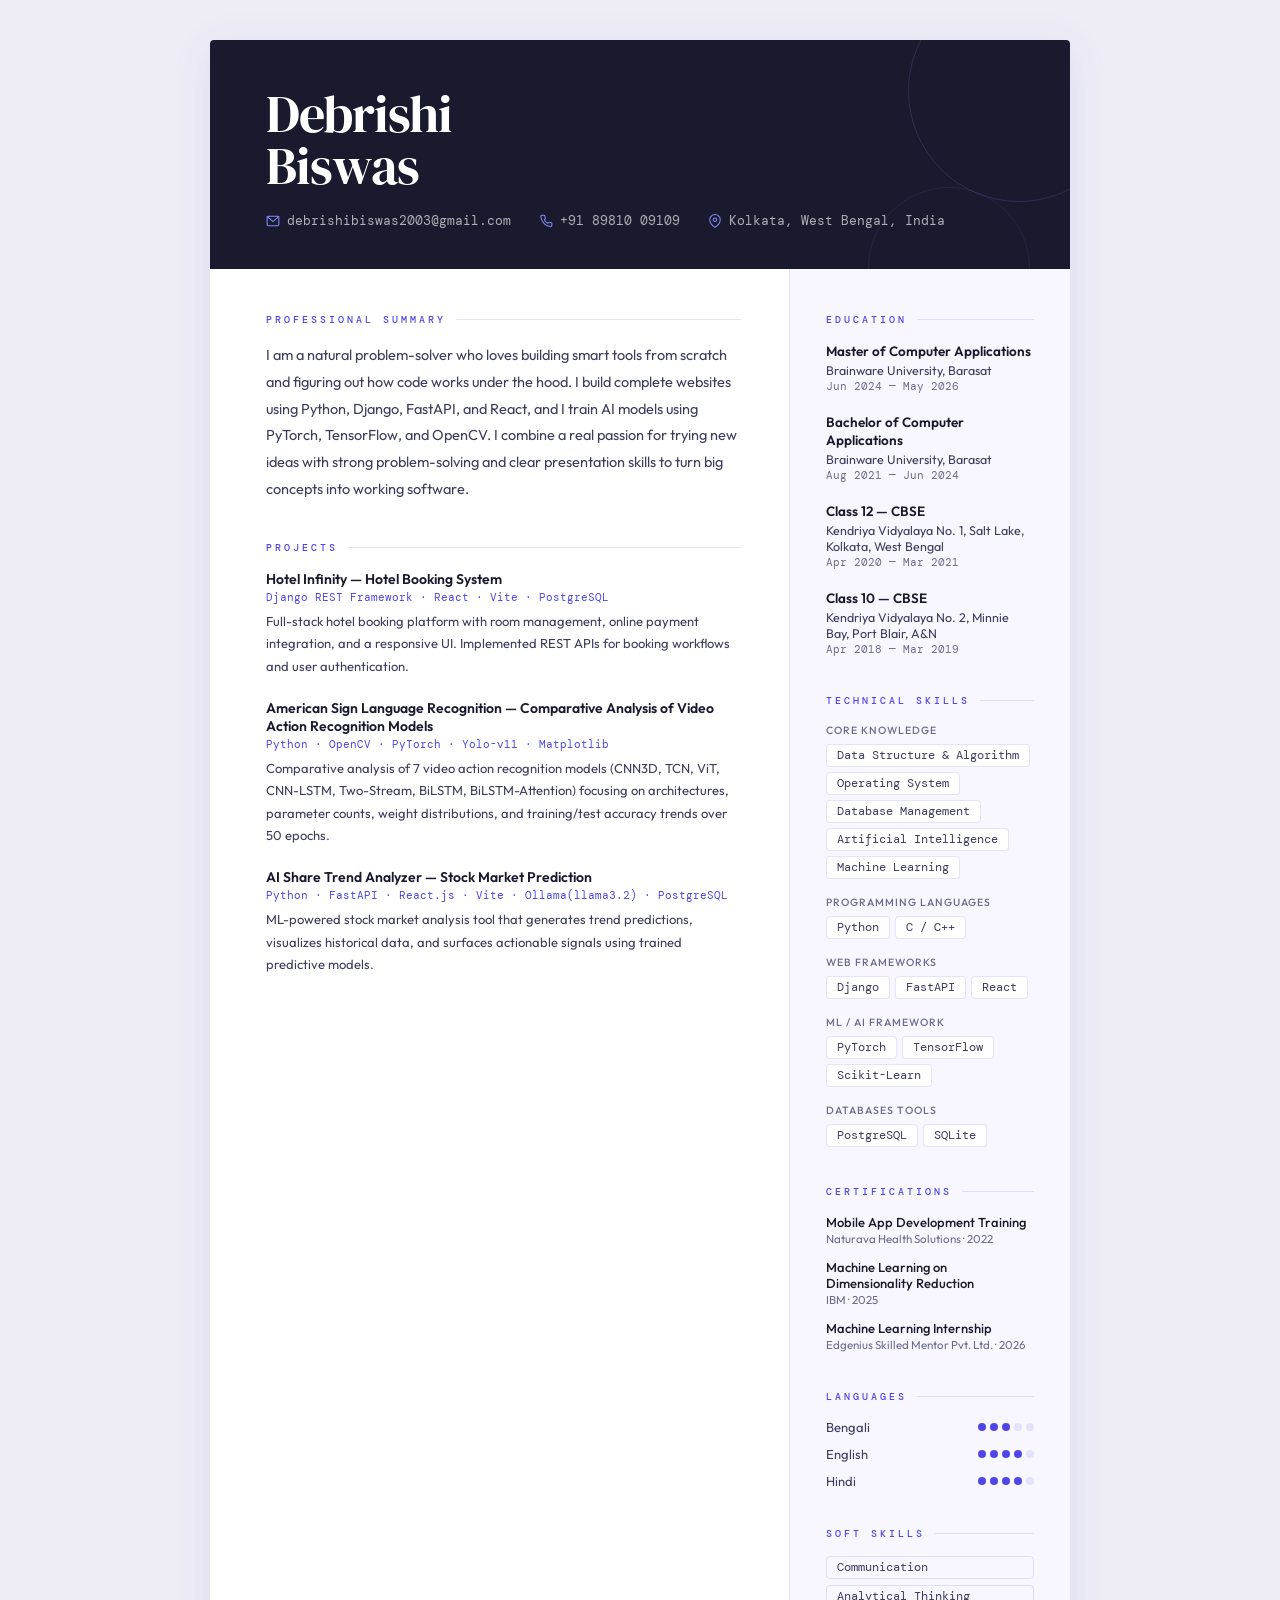
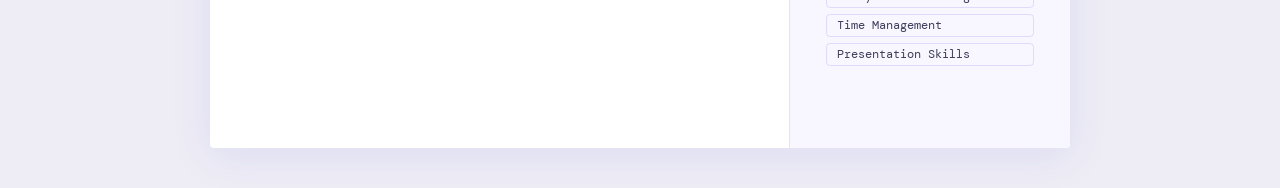
==== about.html @ ff179c25 "Update about.html" ====
<!DOCTYPE html>
<html lang="en">
<head>
<meta charset="UTF-8"/>
<meta name="viewport" content="width=device-width,initial-scale=1.0"/>
<title>Debrishi Biswas — CV</title>
<link rel="icon" type="image/jpeg" href="images/favicon.jpg"/>
<link rel="preconnect" href="https://fonts.googleapis.com"/>
<link rel="preconnect" href="https://fonts.gstatic.com" crossorigin/>
<link href="https://fonts.googleapis.com/css2?family=DM+Serif+Display:ital@0;1&family=DM+Mono:wght@400;500&family=Outfit:wght@300;400;500;600&display=swap" rel="stylesheet"/>
<style>
  :root{
    --ink:#1a1a2e;
    --ink2:#3d3d5c;
    --ink3:#6b6b8a;
    --accent:#4f46e5;
    --accent2:#818cf8;
    --surface:#f8f7ff;
    --line:rgba(79,70,229,0.15);
    --white:#fff;
  }
  *{margin:0;padding:0;box-sizing:border-box}
  body{
    background:#eeedf5;
    padding:40px 20px;
    font-family:'Outfit',sans-serif;
    color:var(--ink);
  }
  .cv{
    max-width:860px;
    margin:0 auto;
    background:var(--white);
    box-shadow:0 8px 40px rgba(79,70,229,0.10);
    border-radius:4px;
    overflow:hidden;
  }

  /* HEADER */
  .cv-header{
    background:var(--ink);
    padding:48px 56px 40px;
    position:relative;
    overflow:hidden;
  }
  .cv-header::before{
    content:'';
    position:absolute;
    top:-60px;right:-60px;
    width:220px;height:220px;
    border-radius:50%;
    border:1px solid rgba(129,140,248,0.18);
  }
  .cv-header::after{
    content:'';
    position:absolute;
    bottom:-80px;right:40px;
    width:160px;height:160px;
    border-radius:50%;
    border:1px solid rgba(129,140,248,0.10);
  }
  .header-name{
    font-family:'DM Serif Display',serif;
    font-size:52px;
    font-weight:400;
    color:#fff;
    letter-spacing:-1px;
    line-height:1;
  }
  .header-role{
    font-size:13px;
    font-weight:500;
    color:var(--accent2);
    letter-spacing:3px;
    text-transform:uppercase;
    margin-top:10px;
  }
  .header-contact{
    display:flex;
    gap:28px;
    margin-top:20px;
    flex-wrap:wrap;
  }
  .contact-item{
    display:flex;
    align-items:center;
    gap:7px;
    font-size:13px;
    color:rgba(255,255,255,0.65);
    font-family:'DM Mono',monospace;
    text-decoration:none;
  }
  .contact-item svg{
    width:14px;height:14px;
    stroke:var(--accent2);
    fill:none;
    stroke-width:1.8;
    stroke-linecap:round;
    stroke-linejoin:round;
    flex-shrink:0;
  }

  /* BODY */
  .cv-body{
    display:grid;
    grid-template-columns:1fr 280px;
  }
  .main-col{
    padding:44px 48px 44px 56px;
    border-right:1px solid var(--line);
  }
  .side-col{
    padding:44px 36px;
    background:var(--surface);
  }

  /* SECTIONS */
  .section{margin-bottom:38px}
  .section-label{
    font-family:'DM Mono',monospace;
    font-size:10px;
    font-weight:500;
    letter-spacing:3px;
    text-transform:uppercase;
    color:var(--accent);
    margin-bottom:16px;
    display:flex;
    align-items:center;
    gap:10px;
  }
  .section-label::after{
    content:'';
    flex:1;
    height:1px;
    background:var(--line);
  }

  /* SUMMARY */
  .summary-text{
    font-size:14.5px;
    line-height:1.85;
    color:var(--ink2);
  }

  /* EXPERIENCE */
  .job-item{
    margin-bottom:26px;
    padding-bottom:26px;
    border-bottom:1px solid var(--line);
  }
  .job-item:last-child{border-bottom:none;margin-bottom:0;padding-bottom:0}
  .job-header{
    display:flex;
    justify-content:space-between;
    align-items:flex-start;
    gap:12px;
    margin-bottom:3px;
  }
  .job-title{font-size:15px;font-weight:600;color:var(--ink)}
  .job-date{
    font-family:'DM Mono',monospace;
    font-size:11px;
    color:var(--ink3);
    white-space:nowrap;
    padding-top:2px;
  }
  .job-org{
    font-size:13px;
    color:var(--accent);
    font-weight:500;
    margin-bottom:10px;
  }
  .job-bullets{list-style:none}
  .job-bullets li{
    font-size:13.5px;
    color:var(--ink2);
    line-height:1.7;
    padding-left:16px;
    position:relative;
    margin-bottom:4px;
  }
  .job-bullets li::before{
    content:'—';
    position:absolute;left:0;
    color:var(--accent2);
    font-size:12px;
  }

  /* PROJECTS */
  .proj-item{margin-bottom:22px}
  .proj-item:last-child{margin-bottom:0}
  .proj-name{font-size:14px;font-weight:600;color:var(--ink);margin-bottom:3px}
  .proj-stack{
    font-family:'DM Mono',monospace;
    font-size:10.5px;
    color:var(--accent);
    margin-bottom:6px;
  }
  .proj-desc{font-size:13px;color:var(--ink2);line-height:1.72}

  /* EDUCATION */
  .edu-item{margin-bottom:20px}
  .edu-item:last-child{margin-bottom:0}
  .edu-degree{font-size:13.5px;font-weight:600;color:var(--ink)}
  .edu-school{font-size:12.5px;color:var(--ink2);margin-top:2px}
  .edu-date{
    font-family:'DM Mono',monospace;
    font-size:10.5px;
    color:var(--ink3);
    margin-top:2px;
  }

  /* SKILLS */
  .skill-group{margin-bottom:16px}
  .skill-group:last-child{margin-bottom:0}
  .skill-group-name{
    font-size:10.5px;
    font-weight:500;
    color:var(--ink3);
    text-transform:uppercase;
    letter-spacing:1px;
    margin-bottom:7px;
  }
  .skill-tags{display:flex;flex-wrap:wrap;gap:5px}
  .tag{
    font-size:11.5px;
    background:var(--white);
    border:1px solid var(--line);
    color:var(--ink2);
    padding:3px 10px;
    border-radius:4px;
    font-family:'DM Mono',monospace;
  }
  .tag.soft{background:transparent}

  /* CERTIFICATIONS */
  .cert-item{margin-bottom:13px}
  .cert-item:last-child{margin-bottom:0}
  .cert-name{font-size:13px;font-weight:500;color:var(--ink)}
  .cert-org{font-size:11.5px;color:var(--ink3);margin-top:1px}

  /* LANGUAGES */
  .lang-item{
    display:flex;
    justify-content:space-between;
    align-items:center;
    margin-bottom:11px;
  }
  .lang-name{font-size:13px;color:var(--ink2)}
  .lang-dots{display:flex;gap:4px}
  .dot{width:8px;height:8px;border-radius:50%;background:rgba(79,70,229,0.12)}
  .dot.filled{background:var(--accent)}

  /* PRINT */
  @media print{
    body{background:white;padding:0}
    .cv{box-shadow:none;border-radius:0}
  }
  @media(max-width:680px){
    .cv-body{grid-template-columns:1fr}
    .main-col{padding:32px 28px;border-right:none;border-bottom:1px solid var(--line)}
    .side-col{padding:32px 28px}
    .cv-header{padding:36px 28px 32px}
    .header-name{font-size:38px}
  }
</style>
</head>
<body>

<div class="cv">

  <!-- HEADER -->
  <div class="cv-header">
    <div class="header-name">Debrishi<br>Biswas</div>
    <div class="header-role"></div>
    <div class="header-contact">
      <a class="contact-item" href="mailto:debrishibiswas2003@gmail.com">
        <svg viewBox="0 0 24 24"><rect x="2" y="4" width="20" height="16" rx="2"/><polyline points="2,4 12,13 22,4"/></svg>
        debrishibiswas2003@gmail.com
      </a>
      <span class="contact-item">
        <svg viewBox="0 0 24 24"><path d="M22 16.92v3a2 2 0 0 1-2.18 2A19.79 19.79 0 0 1 3.08 4.18 2 2 0 0 1 5.07 2h3a2 2 0 0 1 2 1.72c.127.96.361 1.903.7 2.81a2 2 0 0 1-.45 2.11L9.09 9.91a16 16 0 0 0 6 6l1.27-1.27a2 2 0 0 1 2.11-.45c.907.339 1.85.573 2.81.7A2 2 0 0 1 22 16.92z"/></svg>
        +91 89810 09109
      </span>
      <span class="contact-item">
        <svg viewBox="0 0 24 24"><path d="M21 10c0 7-9 13-9 13S3 17 3 10a9 9 0 1 1 18 0z"/><circle cx="12" cy="10" r="3"/></svg>
        Kolkata, West Bengal, India
      </span>
    </div>
  </div>

  <!-- BODY -->
  <div class="cv-body">

    <!-- MAIN COLUMN -->
    <div class="main-col">

      <div class="section">
        <div class="section-label">Professional Summary</div>
        <p class="summary-text">I am a natural problem-solver who loves building smart tools from scratch and figuring out how code works under the hood. I build complete websites using Python, Django, FastAPI, and React, and I train AI models using PyTorch, TensorFlow, and OpenCV. I combine a real passion for trying new ideas with strong problem-solving and clear presentation skills to turn big concepts into working software.
        </p>
      </div>

      <!-- <div class="section">
        <div class="section-label">Experience</div>
          
          <div class="job-header">
            <div class="job-title"></div>
            <div class="job-date"></div>
          </div>
          <div class="job-org"></div>

      </div> -->

      <div class="section">
        <div class="section-label">Projects</div>

        <div class="proj-item">
          <div class="proj-name">Hotel Infinity — Hotel Booking System</div>
          <div class="proj-stack">Django REST Framework · React · Vite · PostgreSQL</div>
          <div class="proj-desc">Full-stack hotel booking platform with room management, online payment integration, and a responsive UI. Implemented REST APIs for booking workflows and user authentication.</div>
        </div>

        <div class="proj-item">
          <div class="proj-name">American Sign Language Recognition — Comparative Analysis of Video Action Recognition Models</div>
          <div class="proj-stack">Python · OpenCV · PyTorch · Yolo-v11 · Matplotlib</div>
          <div class="proj-desc">Comparative analysis of 7 video action recognition models (CNN3D, TCN, ViT, CNN-LSTM, Two-Stream, BiLSTM, BiLSTM-Attention) focusing on architectures, parameter counts, weight distributions, and training/test accuracy trends over 50 epochs.</div>
        </div>

        <div class="proj-item">
          <div class="proj-name">AI Share Trend Analyzer — Stock Market Prediction</div>
          <div class="proj-stack">Python · FastAPI · React.js · Vite · Ollama(llama3.2) · PostgreSQL</div>
          <div class="proj-desc">ML-powered stock market analysis tool that generates trend predictions, visualizes historical data, and surfaces actionable signals using trained predictive models.</div>
        </div>

      </div>

    </div>

    <!-- SIDE COLUMN -->
    <div class="side-col">

      <div class="section">
        <div class="section-label">Education</div>
        <div class="edu-item">
          <div class="edu-degree">Master of Computer Applications</div>
          <div class="edu-school">Brainware University, Barasat</div>
          <div class="edu-date">Jun 2024 — May 2026</div>
        </div>
        <div class="edu-item">
          <div class="edu-degree">Bachelor of Computer Applications</div>
          <div class="edu-school">Brainware University, Barasat</div>
          <div class="edu-date">Aug 2021 — Jun 2024</div>
        </div>
        <div class="edu-item">
          <div class="edu-degree">Class 12 — CBSE</div>
          <div class="edu-school">Kendriya Vidyalaya No. 1, Salt Lake, Kolkata, West Bengal</div>
          <div class="edu-date">Apr 2020 — Mar 2021</div>
        </div>
        <div class="edu-item">
          <div class="edu-degree">Class 10 — CBSE</div>
          <div class="edu-school">Kendriya Vidyalaya No. 2, Minnie Bay, Port Blair, A&N</div>
          <div class="edu-date">Apr 2018 — Mar 2019</div>
        </div>
      </div>

      <div class="section">
        <div class="section-label">Technical Skills</div>
        <div class="skill-group">
          <div class="skill-group-name">Core Knowledge</div>
          <div class="skill-tags">
            <span class="tag">Data Structure & Algorithm</span>
            <span class="tag">Operating System</span>
            <span class="tag">Database Management</span>
            <span class="tag">Artificial Intelligence</span>
            <span class="tag">Machine Learning</span>
          </div>
        </div>
        <div class="skill-group">
          <div class="skill-group-name">Programming Languages</div>
          <div class="skill-tags">
            <span class="tag">Python</span>
            <span class="tag">C / C++</span>
          </div>
        </div>
        <div class="skill-group">
          <div class="skill-group-name">Web Frameworks</div>
          <div class="skill-tags">
            <span class="tag">Django</span>
            <span class="tag">FastAPI</span>
            <span class="tag">React</span>
          </div>
        </div>
        <div class="skill-group">
          <div class="skill-group-name">ML / AI Framework</div>
          <div class="skill-tags">
            <span class="tag">PyTorch</span>
            <span class="tag">TensorFlow</span>
            <span class="tag">Scikit-Learn</span>
          </div>
        </div>
        <div class="skill-group">
          <div class="skill-group-name">Databases Tools</div>
          <div class="skill-tags">
            <span class="tag">PostgreSQL</span>
            <span class="tag">SQLite</span>
          </div>
        </div>
      </div>

      <div class="section">
        <div class="section-label">Certifications</div>
        <div class="cert-item">
          <div class="cert-name">Mobile App Development Training</div>
          <div class="cert-org">Naturava Health Solutions · 2022</div>
        </div>
        <div class="cert-item">
          <div class="cert-name">Machine Learning on Dimensionality Reduction</div>
          <div class="cert-org">IBM · 2025</div>
        </div>
        <div class="cert-item">
          <div class="cert-name">Machine Learning Internship</div>
          <div class="cert-org">Edgenius Skilled Mentor Pvt. Ltd. · 2026</div>
        </div>
      </div>

      <div class="section">
        <div class="section-label">Languages</div>
        <div class="lang-item">
          <span class="lang-name">Bengali</span>
          <div class="lang-dots">
            <span class="dot filled"></span><span class="dot filled"></span><span class="dot filled"></span><span class="dot"></span><span class="dot"></span>
          </div>
        </div>
        <div class="lang-item">
          <span class="lang-name">English</span>
          <div class="lang-dots">
            <span class="dot filled"></span><span class="dot filled"></span><span class="dot filled"></span><span class="dot filled"></span><span class="dot"></span>
          </div>
        </div>
        <div class="lang-item">
          <span class="lang-name">Hindi</span>
          <div class="lang-dots">
            <span class="dot filled"></span><span class="dot filled"></span><span class="dot filled"></span><span class="dot filled"></span><span class="dot"></span>
          </div>
        </div>
      </div>

      <div class="section">
        <div class="section-label">Soft Skills</div>
        <div class="skill-tags" style="flex-direction:column;gap:6px">
          <span class="tag soft">Communication</span>
          <span class="tag soft">Analytical Thinking</span>
          <span class="tag soft">Time Management</span>
          <span class="tag soft">Presentation Skills</span>
        </div>
      </div>

    </div>
  </div>
</div>

</body>
</html>
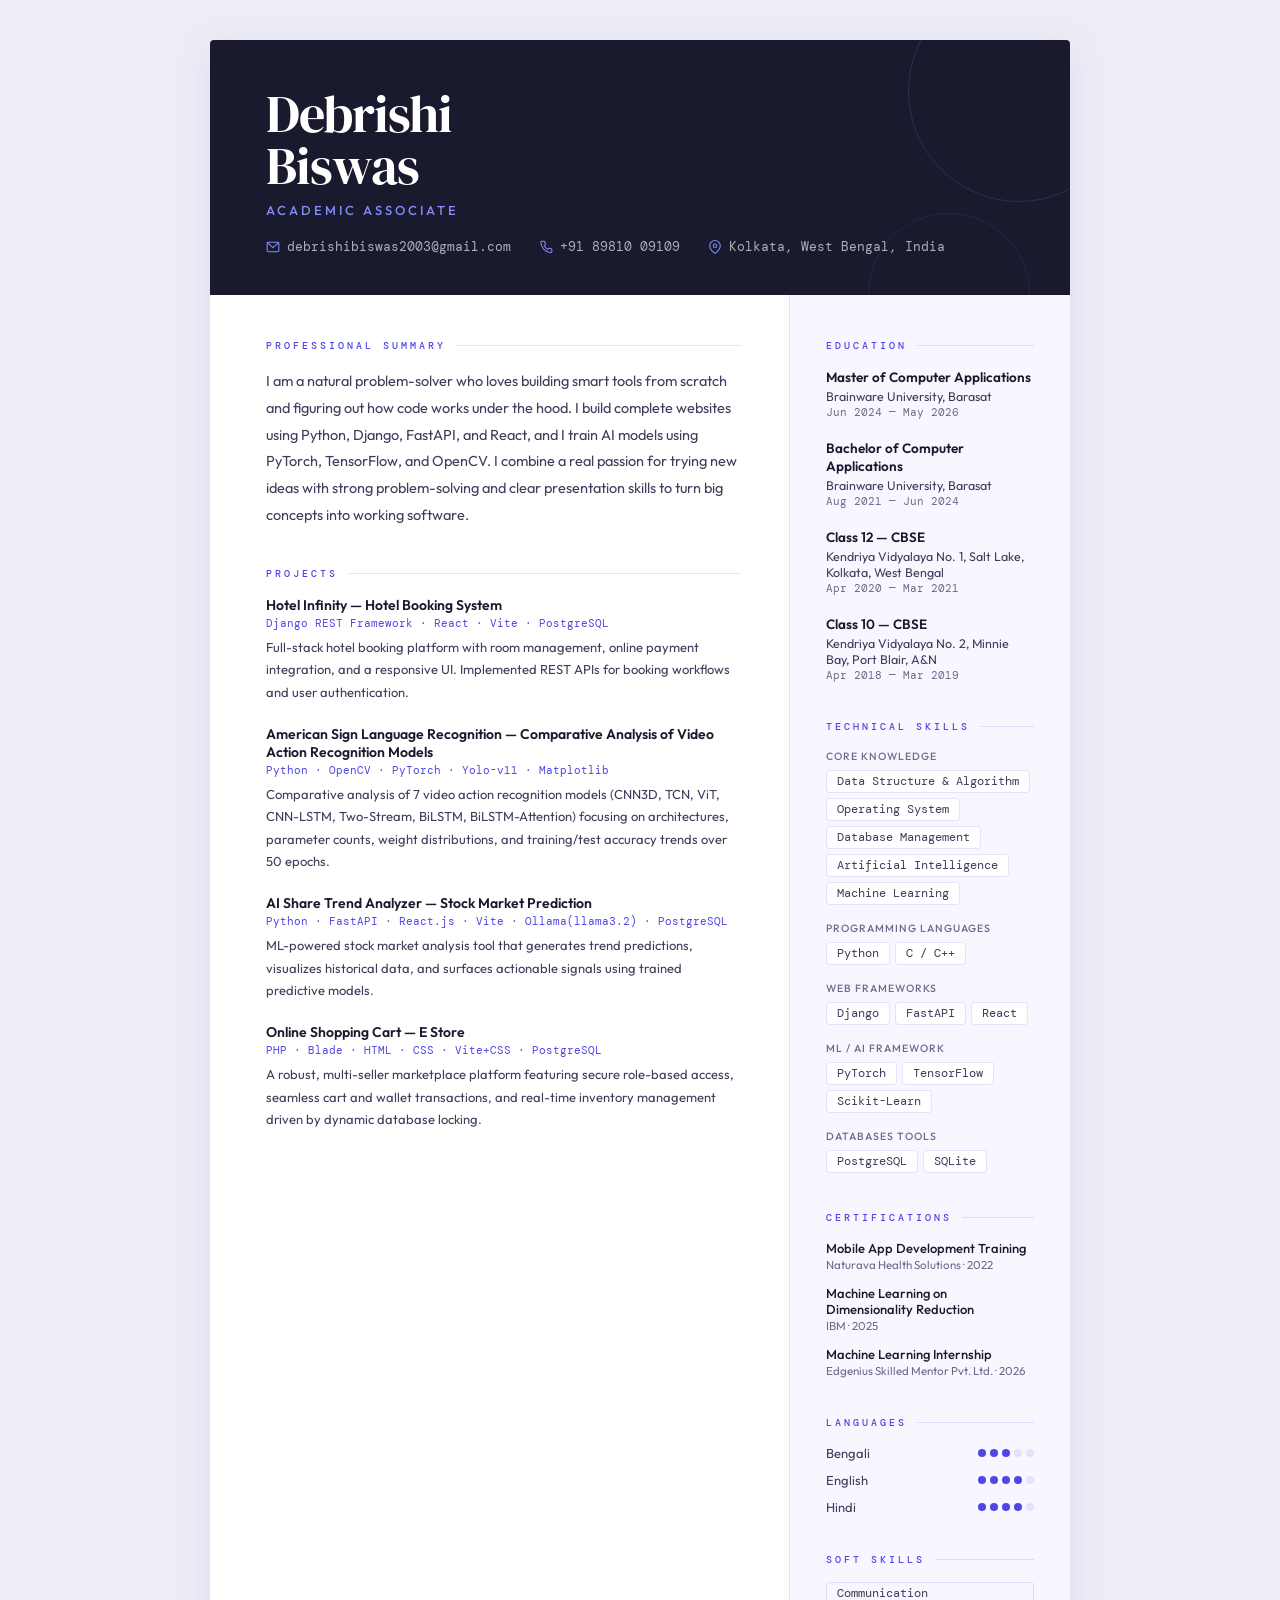
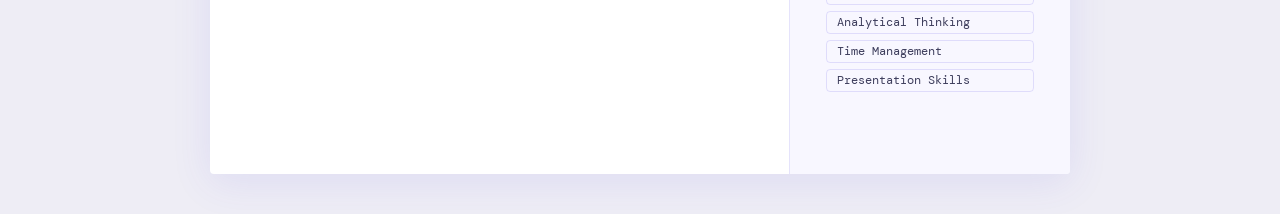
==== commit 174fd77a: "Update about.html" ====
--- a/about.html
+++ b/about.html
@@ -271,7 +271,7 @@
   <!-- HEADER -->
   <div class="cv-header">
     <div class="header-name">Debrishi<br>Biswas</div>
-    <div class="header-role"></div>
+    <div class="header-role">Academic Associate</div>
     <div class="header-contact">
       <a class="contact-item" href="mailto:debrishibiswas2003@gmail.com">
         <svg viewBox="0 0 24 24"><rect x="2" y="4" width="20" height="16" rx="2"/><polyline points="2,4 12,13 22,4"/></svg>
@@ -332,6 +332,12 @@
           <div class="proj-desc">ML-powered stock market analysis tool that generates trend predictions, visualizes historical data, and surfaces actionable signals using trained predictive models.</div>
         </div>
 
+        <div class="proj-item">
+          <div class="proj-name">Online Shopping Cart — E Store</div>
+          <div class="proj-stack">PHP · Blade · HTML · CSS · Vite+CSS · PostgreSQL</div>
+          <div class="proj-desc">A robust, multi-seller marketplace platform featuring secure role-based access, seamless cart and wallet transactions, and real-time inventory management driven by dynamic database locking.</div>
+        </div>
+
       </div>
 
     </div>
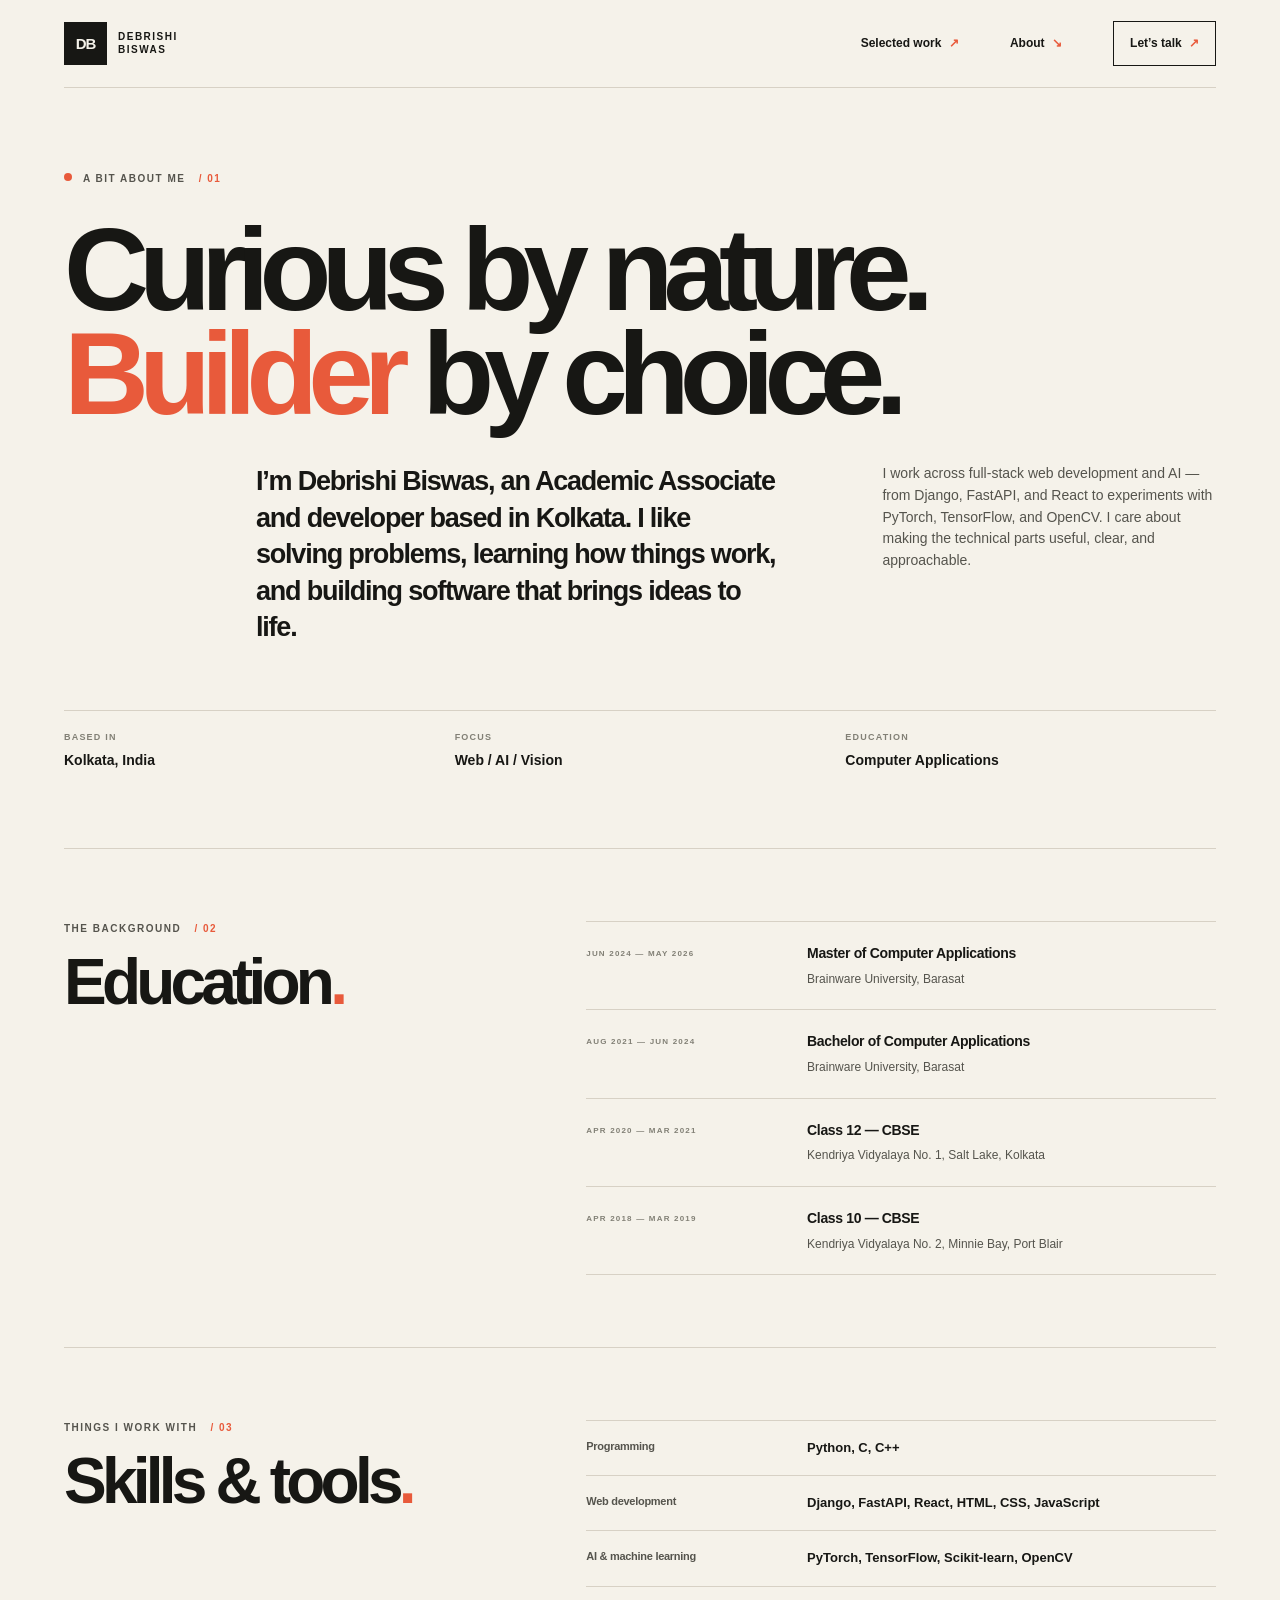
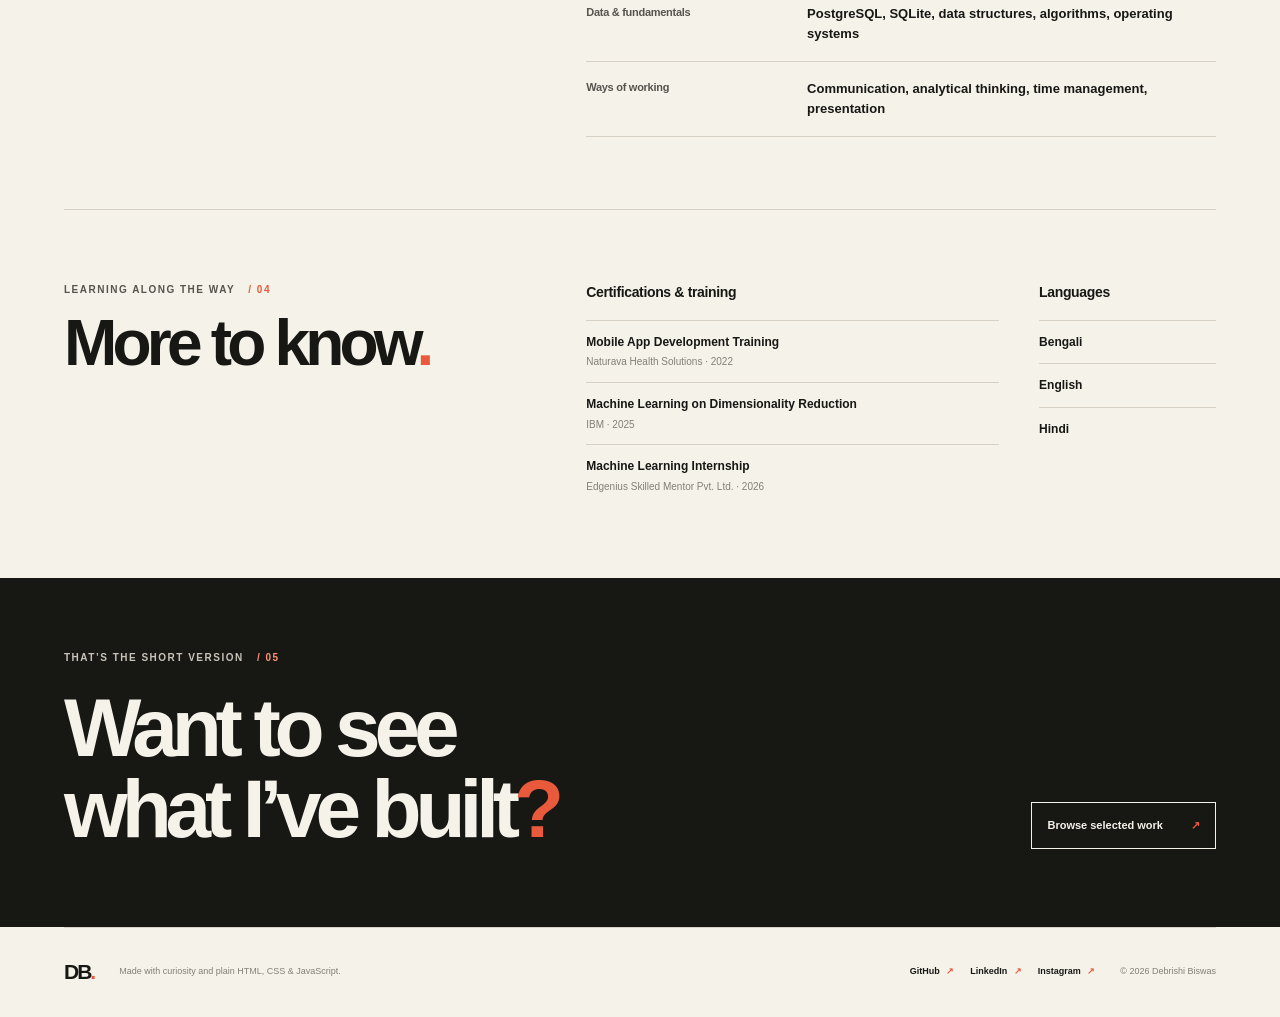
==== commit 118d650c: "Add JavaScript functionality for menu toggle and project search; create base CSS styles" ====
--- a/about.html
+++ b/about.html
@@ -1,469 +1,126 @@
 <!DOCTYPE html>
 <html lang="en">
 <head>
-<meta charset="UTF-8"/>
-<meta name="viewport" content="width=device-width,initial-scale=1.0"/>
-<title>Debrishi Biswas — CV</title>
-<link rel="icon" type="image/jpeg" href="images/favicon.jpg"/>
-<link rel="preconnect" href="https://fonts.googleapis.com"/>
-<link rel="preconnect" href="https://fonts.gstatic.com" crossorigin/>
-<link href="https://fonts.googleapis.com/css2?family=DM+Serif+Display:ital@0;1&family=DM+Mono:wght@400;500&family=Outfit:wght@300;400;500;600&display=swap" rel="stylesheet"/>
-<style>
-  :root{
-    --ink:#1a1a2e;
-    --ink2:#3d3d5c;
-    --ink3:#6b6b8a;
-    --accent:#4f46e5;
-    --accent2:#818cf8;
-    --surface:#f8f7ff;
-    --line:rgba(79,70,229,0.15);
-    --white:#fff;
-  }
-  *{margin:0;padding:0;box-sizing:border-box}
-  body{
-    background:#eeedf5;
-    padding:40px 20px;
-    font-family:'Outfit',sans-serif;
-    color:var(--ink);
-  }
-  .cv{
-    max-width:860px;
-    margin:0 auto;
-    background:var(--white);
-    box-shadow:0 8px 40px rgba(79,70,229,0.10);
-    border-radius:4px;
-    overflow:hidden;
-  }
-
-  /* HEADER */
-  .cv-header{
-    background:var(--ink);
-    padding:48px 56px 40px;
-    position:relative;
-    overflow:hidden;
-  }
-  .cv-header::before{
-    content:'';
-    position:absolute;
-    top:-60px;right:-60px;
-    width:220px;height:220px;
-    border-radius:50%;
-    border:1px solid rgba(129,140,248,0.18);
-  }
-  .cv-header::after{
-    content:'';
-    position:absolute;
-    bottom:-80px;right:40px;
-    width:160px;height:160px;
-    border-radius:50%;
-    border:1px solid rgba(129,140,248,0.10);
-  }
-  .header-name{
-    font-family:'DM Serif Display',serif;
-    font-size:52px;
-    font-weight:400;
-    color:#fff;
-    letter-spacing:-1px;
-    line-height:1;
-  }
-  .header-role{
-    font-size:13px;
-    font-weight:500;
-    color:var(--accent2);
-    letter-spacing:3px;
-    text-transform:uppercase;
-    margin-top:10px;
-  }
-  .header-contact{
-    display:flex;
-    gap:28px;
-    margin-top:20px;
-    flex-wrap:wrap;
-  }
-  .contact-item{
-    display:flex;
-    align-items:center;
-    gap:7px;
-    font-size:13px;
-    color:rgba(255,255,255,0.65);
-    font-family:'DM Mono',monospace;
-    text-decoration:none;
-  }
-  .contact-item svg{
-    width:14px;height:14px;
-    stroke:var(--accent2);
-    fill:none;
-    stroke-width:1.8;
-    stroke-linecap:round;
-    stroke-linejoin:round;
-    flex-shrink:0;
-  }
-
-  /* BODY */
-  .cv-body{
-    display:grid;
-    grid-template-columns:1fr 280px;
-  }
-  .main-col{
-    padding:44px 48px 44px 56px;
-    border-right:1px solid var(--line);
-  }
-  .side-col{
-    padding:44px 36px;
-    background:var(--surface);
-  }
-
-  /* SECTIONS */
-  .section{margin-bottom:38px}
-  .section-label{
-    font-family:'DM Mono',monospace;
-    font-size:10px;
-    font-weight:500;
-    letter-spacing:3px;
-    text-transform:uppercase;
-    color:var(--accent);
-    margin-bottom:16px;
-    display:flex;
-    align-items:center;
-    gap:10px;
-  }
-  .section-label::after{
-    content:'';
-    flex:1;
-    height:1px;
-    background:var(--line);
-  }
-
-  /* SUMMARY */
-  .summary-text{
-    font-size:14.5px;
-    line-height:1.85;
-    color:var(--ink2);
-  }
-
-  /* EXPERIENCE */
-  .job-item{
-    margin-bottom:26px;
-    padding-bottom:26px;
-    border-bottom:1px solid var(--line);
-  }
-  .job-item:last-child{border-bottom:none;margin-bottom:0;padding-bottom:0}
-  .job-header{
-    display:flex;
-    justify-content:space-between;
-    align-items:flex-start;
-    gap:12px;
-    margin-bottom:3px;
-  }
-  .job-title{font-size:15px;font-weight:600;color:var(--ink)}
-  .job-date{
-    font-family:'DM Mono',monospace;
-    font-size:11px;
-    color:var(--ink3);
-    white-space:nowrap;
-    padding-top:2px;
-  }
-  .job-org{
-    font-size:13px;
-    color:var(--accent);
-    font-weight:500;
-    margin-bottom:10px;
-  }
-  .job-bullets{list-style:none}
-  .job-bullets li{
-    font-size:13.5px;
-    color:var(--ink2);
-    line-height:1.7;
-    padding-left:16px;
-    position:relative;
-    margin-bottom:4px;
-  }
-  .job-bullets li::before{
-    content:'—';
-    position:absolute;left:0;
-    color:var(--accent2);
-    font-size:12px;
-  }
-
-  /* PROJECTS */
-  .proj-item{margin-bottom:22px}
-  .proj-item:last-child{margin-bottom:0}
-  .proj-name{font-size:14px;font-weight:600;color:var(--ink);margin-bottom:3px}
-  .proj-stack{
-    font-family:'DM Mono',monospace;
-    font-size:10.5px;
-    color:var(--accent);
-    margin-bottom:6px;
-  }
-  .proj-desc{font-size:13px;color:var(--ink2);line-height:1.72}
-
-  /* EDUCATION */
-  .edu-item{margin-bottom:20px}
-  .edu-item:last-child{margin-bottom:0}
-  .edu-degree{font-size:13.5px;font-weight:600;color:var(--ink)}
-  .edu-school{font-size:12.5px;color:var(--ink2);margin-top:2px}
-  .edu-date{
-    font-family:'DM Mono',monospace;
-    font-size:10.5px;
-    color:var(--ink3);
-    margin-top:2px;
-  }
-
-  /* SKILLS */
-  .skill-group{margin-bottom:16px}
-  .skill-group:last-child{margin-bottom:0}
-  .skill-group-name{
-    font-size:10.5px;
-    font-weight:500;
-    color:var(--ink3);
-    text-transform:uppercase;
-    letter-spacing:1px;
-    margin-bottom:7px;
-  }
-  .skill-tags{display:flex;flex-wrap:wrap;gap:5px}
-  .tag{
-    font-size:11.5px;
-    background:var(--white);
-    border:1px solid var(--line);
-    color:var(--ink2);
-    padding:3px 10px;
-    border-radius:4px;
-    font-family:'DM Mono',monospace;
-  }
-  .tag.soft{background:transparent}
-
-  /* CERTIFICATIONS */
-  .cert-item{margin-bottom:13px}
-  .cert-item:last-child{margin-bottom:0}
-  .cert-name{font-size:13px;font-weight:500;color:var(--ink)}
-  .cert-org{font-size:11.5px;color:var(--ink3);margin-top:1px}
-
-  /* LANGUAGES */
-  .lang-item{
-    display:flex;
-    justify-content:space-between;
-    align-items:center;
-    margin-bottom:11px;
-  }
-  .lang-name{font-size:13px;color:var(--ink2)}
-  .lang-dots{display:flex;gap:4px}
-  .dot{width:8px;height:8px;border-radius:50%;background:rgba(79,70,229,0.12)}
-  .dot.filled{background:var(--accent)}
-
-  /* PRINT */
-  @media print{
-    body{background:white;padding:0}
-    .cv{box-shadow:none;border-radius:0}
-  }
-  @media(max-width:680px){
-    .cv-body{grid-template-columns:1fr}
-    .main-col{padding:32px 28px;border-right:none;border-bottom:1px solid var(--line)}
-    .side-col{padding:32px 28px}
-    .cv-header{padding:36px 28px 32px}
-    .header-name{font-size:38px}
-  }
-</style>
+  <meta charset="UTF-8">
+  <meta name="viewport" content="width=device-width, initial-scale=1">
+  <meta name="description" content="Learn about Debrishi Biswas, an academic associate and developer interested in AI, machine learning, and building software.">
+  <title>About — Debrishi Biswas</title>
+  <link rel="icon" type="image/jpeg" href="images/favicon.jpg">
+  <link rel="stylesheet" href="styles.css">
+  <script src="script.js" defer></script>
 </head>
 <body>
+  <a class="skip-link" href="#main-content">Skip to content</a>
 
-<div class="cv">
+  <header class="site-header">
+    <a class="wordmark" href="index.html" aria-label="Debrishi Biswas home">
+      <span class="wordmark-mark">DB</span>
+      <span class="wordmark-name">DEBRISHI<br>BISWAS</span>
+    </a>
+    <button class="menu-toggle" type="button" aria-expanded="false" aria-controls="primary-navigation">
+      <span class="menu-toggle-label">Menu</span>
+      <span class="menu-toggle-icon" aria-hidden="true">+</span>
+    </button>
+    <nav class="site-nav" id="primary-navigation" aria-label="Main navigation">
+      <a href="index.html#work">Selected work <span aria-hidden="true">↗</span></a>
+      <a href="about.html" aria-current="page">About <span aria-hidden="true">↘</span></a>
+      <a class="nav-contact" href="index.html#contact">Let’s talk <span aria-hidden="true">↗</span></a>
+    </nav>
+  </header>
 
-  <!-- HEADER -->
-  <div class="cv-header">
-    <div class="header-name">Debrishi<br>Biswas</div>
-    <div class="header-role">Academic Associate</div>
-    <div class="header-contact">
-      <a class="contact-item" href="mailto:debrishibiswas2003@gmail.com">
-        <svg viewBox="0 0 24 24"><rect x="2" y="4" width="20" height="16" rx="2"/><polyline points="2,4 12,13 22,4"/></svg>
-        debrishibiswas2003@gmail.com
-      </a>
-      <span class="contact-item">
-        <svg viewBox="0 0 24 24"><path d="M22 16.92v3a2 2 0 0 1-2.18 2A19.79 19.79 0 0 1 3.08 4.18 2 2 0 0 1 5.07 2h3a2 2 0 0 1 2 1.72c.127.96.361 1.903.7 2.81a2 2 0 0 1-.45 2.11L9.09 9.91a16 16 0 0 0 6 6l1.27-1.27a2 2 0 0 1 2.11-.45c.907.339 1.85.573 2.81.7A2 2 0 0 1 22 16.92z"/></svg>
-        +91 89810 09109
-      </span>
-      <span class="contact-item">
-        <svg viewBox="0 0 24 24"><path d="M21 10c0 7-9 13-9 13S3 17 3 10a9 9 0 1 1 18 0z"/><circle cx="12" cy="10" r="3"/></svg>
-        Kolkata, West Bengal, India
-      </span>
-    </div>
-  </div>
+  <main id="main-content">
+    <section class="about-hero section-shell" aria-labelledby="about-title">
+      <p class="eyebrow"><span class="status-dot" aria-hidden="true"></span> A bit about me <span class="section-number">/ 01</span></p>
+      <h1 id="about-title">Curious by nature.<br><span>Builder</span> by choice.</h1>
+      <div class="about-intro">
+        <p class="about-lead">I’m Debrishi Biswas, an Academic Associate and developer based in Kolkata. I like solving problems, learning how things work, and building software that brings ideas to life.</p>
+        <p>I work across full-stack web development and AI — from Django, FastAPI, and React to experiments with PyTorch, TensorFlow, and OpenCV. I care about making the technical parts useful, clear, and approachable.</p>
+      </div>
+      <div class="about-stats" aria-label="Profile at a glance">
+        <div><span>BASED IN</span><strong>Kolkata, India</strong></div>
+        <div><span>FOCUS</span><strong>Web / AI / Vision</strong></div>
+        <div><span>EDUCATION</span><strong>Computer Applications</strong></div>
+      </div>
+    </section>
 
-  <!-- BODY -->
-  <div class="cv-body">
+    <section class="resume-section section-shell" aria-labelledby="education-title">
+      <div class="resume-heading">
+        <p class="eyebrow">The background <span class="section-number">/ 02</span></p>
+        <h2 id="education-title">Education<span class="accent-mark">.</span></h2>
+      </div>
+      <div class="resume-content">
+        <article class="timeline-item">
+          <span class="timeline-date">JUN 2024 — MAY 2026</span>
+          <div><h3>Master of Computer Applications</h3><p>Brainware University, Barasat</p></div>
+        </article>
+        <article class="timeline-item">
+          <span class="timeline-date">AUG 2021 — JUN 2024</span>
+          <div><h3>Bachelor of Computer Applications</h3><p>Brainware University, Barasat</p></div>
+        </article>
+        <article class="timeline-item">
+          <span class="timeline-date">APR 2020 — MAR 2021</span>
+          <div><h3>Class 12 — CBSE</h3><p>Kendriya Vidyalaya No. 1, Salt Lake, Kolkata</p></div>
+        </article>
+        <article class="timeline-item">
+          <span class="timeline-date">APR 2018 — MAR 2019</span>
+          <div><h3>Class 10 — CBSE</h3><p>Kendriya Vidyalaya No. 2, Minnie Bay, Port Blair</p></div>
+        </article>
+      </div>
+    </section>
 
-    <!-- MAIN COLUMN -->
-    <div class="main-col">
+    <section class="skills-section section-shell" aria-labelledby="skills-title">
+      <div class="resume-heading">
+        <p class="eyebrow">Things I work with <span class="section-number">/ 03</span></p>
+        <h2 id="skills-title">Skills &amp; tools<span class="accent-mark">.</span></h2>
+      </div>
+      <div class="skills-content">
+        <div class="skill-row"><h3>Programming</h3><p>Python, C, C++</p></div>
+        <div class="skill-row"><h3>Web development</h3><p>Django, FastAPI, React, HTML, CSS, JavaScript</p></div>
+        <div class="skill-row"><h3>AI &amp; machine learning</h3><p>PyTorch, TensorFlow, Scikit-learn, OpenCV</p></div>
+        <div class="skill-row"><h3>Data &amp; fundamentals</h3><p>PostgreSQL, SQLite, data structures, algorithms, operating systems</p></div>
+        <div class="skill-row"><h3>Ways of working</h3><p>Communication, analytical thinking, time management, presentation</p></div>
+      </div>
+    </section>
 
-      <div class="section">
-        <div class="section-label">Professional Summary</div>
-        <p class="summary-text">I am a natural problem-solver who loves building smart tools from scratch and figuring out how code works under the hood. I build complete websites using Python, Django, FastAPI, and React, and I train AI models using PyTorch, TensorFlow, and OpenCV. I combine a real passion for trying new ideas with strong problem-solving and clear presentation skills to turn big concepts into working software.
-        </p>
+    <section class="credentials-section section-shell" aria-labelledby="credentials-title">
+      <div class="resume-heading">
+        <p class="eyebrow">Learning along the way <span class="section-number">/ 04</span></p>
+        <h2 id="credentials-title">More to know<span class="accent-mark">.</span></h2>
       </div>
-
-      <!-- <div class="section">
-        <div class="section-label">Experience</div>
-          
-          <div class="job-header">
-            <div class="job-title"></div>
-            <div class="job-date"></div>
-          </div>
-          <div class="job-org"></div>
-
-      </div> -->
-
-      <div class="section">
-        <div class="section-label">Projects</div>
-
-        <div class="proj-item">
-          <div class="proj-name">Hotel Infinity — Hotel Booking System</div>
-          <div class="proj-stack">Django REST Framework · React · Vite · PostgreSQL</div>
-          <div class="proj-desc">Full-stack hotel booking platform with room management, online payment integration, and a responsive UI. Implemented REST APIs for booking workflows and user authentication.</div>
+      <div class="credentials-content">
+        <div>
+          <h3>Certifications &amp; training</h3>
+          <ul class="plain-list">
+            <li><span>Mobile App Development Training</span><small>Naturava Health Solutions · 2022</small></li>
+            <li><span>Machine Learning on Dimensionality Reduction</span><small>IBM · 2025</small></li>
+            <li><span>Machine Learning Internship</span><small>Edgenius Skilled Mentor Pvt. Ltd. · 2026</small></li>
+          </ul>
         </div>
-
-        <div class="proj-item">
-          <div class="proj-name">American Sign Language Recognition — Comparative Analysis of Video Action Recognition Models</div>
-          <div class="proj-stack">Python · OpenCV · PyTorch · Yolo-v11 · Matplotlib</div>
-          <div class="proj-desc">Comparative analysis of 7 video action recognition models (CNN3D, TCN, ViT, CNN-LSTM, Two-Stream, BiLSTM, BiLSTM-Attention) focusing on architectures, parameter counts, weight distributions, and training/test accuracy trends over 50 epochs.</div>
-        </div>
-
-        <div class="proj-item">
-          <div class="proj-name">AI Share Trend Analyzer — Stock Market Prediction</div>
-          <div class="proj-stack">Python · FastAPI · React.js · Vite · Ollama(llama3.2) · PostgreSQL</div>
-          <div class="proj-desc">ML-powered stock market analysis tool that generates trend predictions, visualizes historical data, and surfaces actionable signals using trained predictive models.</div>
-        </div>
-
-        <div class="proj-item">
-          <div class="proj-name">Online Shopping Cart — E Store</div>
-          <div class="proj-stack">PHP · Blade · HTML · CSS · Vite+CSS · PostgreSQL</div>
-          <div class="proj-desc">A robust, multi-seller marketplace platform featuring secure role-based access, seamless cart and wallet transactions, and real-time inventory management driven by dynamic database locking.</div>
-        </div>
-
-      </div>
-
-    </div>
-
-    <!-- SIDE COLUMN -->
-    <div class="side-col">
-
-      <div class="section">
-        <div class="section-label">Education</div>
-        <div class="edu-item">
-          <div class="edu-degree">Master of Computer Applications</div>
-          <div class="edu-school">Brainware University, Barasat</div>
-          <div class="edu-date">Jun 2024 — May 2026</div>
-        </div>
-        <div class="edu-item">
-          <div class="edu-degree">Bachelor of Computer Applications</div>
-          <div class="edu-school">Brainware University, Barasat</div>
-          <div class="edu-date">Aug 2021 — Jun 2024</div>
-        </div>
-        <div class="edu-item">
-          <div class="edu-degree">Class 12 — CBSE</div>
-          <div class="edu-school">Kendriya Vidyalaya No. 1, Salt Lake, Kolkata, West Bengal</div>
-          <div class="edu-date">Apr 2020 — Mar 2021</div>
-        </div>
-        <div class="edu-item">
-          <div class="edu-degree">Class 10 — CBSE</div>
-          <div class="edu-school">Kendriya Vidyalaya No. 2, Minnie Bay, Port Blair, A&N</div>
-          <div class="edu-date">Apr 2018 — Mar 2019</div>
+        <div>
+          <h3>Languages</h3>
+          <ul class="language-list"><li>Bengali</li><li>English</li><li>Hindi</li></ul>
         </div>
       </div>
+    </section>
 
-      <div class="section">
-        <div class="section-label">Technical Skills</div>
-        <div class="skill-group">
-          <div class="skill-group-name">Core Knowledge</div>
-          <div class="skill-tags">
-            <span class="tag">Data Structure & Algorithm</span>
-            <span class="tag">Operating System</span>
-            <span class="tag">Database Management</span>
-            <span class="tag">Artificial Intelligence</span>
-            <span class="tag">Machine Learning</span>
-          </div>
-        </div>
-        <div class="skill-group">
-          <div class="skill-group-name">Programming Languages</div>
-          <div class="skill-tags">
-            <span class="tag">Python</span>
-            <span class="tag">C / C++</span>
-          </div>
-        </div>
-        <div class="skill-group">
-          <div class="skill-group-name">Web Frameworks</div>
-          <div class="skill-tags">
-            <span class="tag">Django</span>
-            <span class="tag">FastAPI</span>
-            <span class="tag">React</span>
-          </div>
-        </div>
-        <div class="skill-group">
-          <div class="skill-group-name">ML / AI Framework</div>
-          <div class="skill-tags">
-            <span class="tag">PyTorch</span>
-            <span class="tag">TensorFlow</span>
-            <span class="tag">Scikit-Learn</span>
-          </div>
-        </div>
-        <div class="skill-group">
-          <div class="skill-group-name">Databases Tools</div>
-          <div class="skill-tags">
-            <span class="tag">PostgreSQL</span>
-            <span class="tag">SQLite</span>
-          </div>
-        </div>
+    <section class="about-cta section-shell" aria-labelledby="about-cta-title">
+      <p class="eyebrow">That’s the short version <span class="section-number">/ 05</span></p>
+      <div class="about-cta-row">
+        <h2 id="about-cta-title">Want to see<br>what I’ve built<span class="accent-mark">?</span></h2>
+        <a class="button-link" href="index.html#work">Browse selected work <span aria-hidden="true">↗</span></a>
       </div>
+    </section>
+  </main>
 
-      <div class="section">
-        <div class="section-label">Certifications</div>
-        <div class="cert-item">
-          <div class="cert-name">Mobile App Development Training</div>
-          <div class="cert-org">Naturava Health Solutions · 2022</div>
-        </div>
-        <div class="cert-item">
-          <div class="cert-name">Machine Learning on Dimensionality Reduction</div>
-          <div class="cert-org">IBM · 2025</div>
-        </div>
-        <div class="cert-item">
-          <div class="cert-name">Machine Learning Internship</div>
-          <div class="cert-org">Edgenius Skilled Mentor Pvt. Ltd. · 2026</div>
-        </div>
-      </div>
-
-      <div class="section">
-        <div class="section-label">Languages</div>
-        <div class="lang-item">
-          <span class="lang-name">Bengali</span>
-          <div class="lang-dots">
-            <span class="dot filled"></span><span class="dot filled"></span><span class="dot filled"></span><span class="dot"></span><span class="dot"></span>
-          </div>
-        </div>
-        <div class="lang-item">
-          <span class="lang-name">English</span>
-          <div class="lang-dots">
-            <span class="dot filled"></span><span class="dot filled"></span><span class="dot filled"></span><span class="dot filled"></span><span class="dot"></span>
-          </div>
-        </div>
-        <div class="lang-item">
-          <span class="lang-name">Hindi</span>
-          <div class="lang-dots">
-            <span class="dot filled"></span><span class="dot filled"></span><span class="dot filled"></span><span class="dot filled"></span><span class="dot"></span>
-          </div>
-        </div>
-      </div>
-
-      <div class="section">
-        <div class="section-label">Soft Skills</div>
-        <div class="skill-tags" style="flex-direction:column;gap:6px">
-          <span class="tag soft">Communication</span>
-          <span class="tag soft">Analytical Thinking</span>
-          <span class="tag soft">Time Management</span>
-          <span class="tag soft">Presentation Skills</span>
-        </div>
-      </div>
-
+  <footer class="site-footer section-shell">
+    <a class="footer-mark" href="index.html">DB<span>.</span></a>
+    <p>Made with curiosity and plain HTML, CSS &amp; JavaScript.</p>
+    <div class="footer-links">
+      <a href="https://github.com/Dcoding15" target="_blank" rel="noreferrer">GitHub <span aria-hidden="true">↗</span></a>
+      <a href="https://www.linkedin.com/in/debrishi-biswas-542450267" target="_blank" rel="noreferrer">LinkedIn <span aria-hidden="true">↗</span></a>
+      <a href="https://www.instagram.com/dbv4_72.73.9.3/" target="_blank" rel="noreferrer">Instagram <span aria-hidden="true">↗</span></a>
     </div>
-  </div>
-</div>
-
+    <small>© <span data-current-year></span> Debrishi Biswas</small>
+  </footer>
 </body>
 </html>
--- a/styles.css
+++ b/styles.css
@@ -0,0 +1,1304 @@
+:root {
+  color-scheme: light;
+  --paper: #f5f2ea;
+  --paper-deep: #ebe6da;
+  --ink: #171714;
+  --ink-soft: #55544d;
+  --ink-faint: #828076;
+  --line: #d7d1c5;
+  --accent: #e85a3b;
+  --accent-dark: #bf3d25;
+  --white: #fffefa;
+  --content-width: 1280px;
+  --gutter: clamp(20px, 5vw, 76px);
+  font-family: Arial, Helvetica, sans-serif;
+}
+
+* {
+  box-sizing: border-box;
+}
+
+html {
+  scroll-behavior: smooth;
+  scroll-padding-top: 96px;
+}
+
+body {
+  margin: 0;
+  background: var(--paper);
+  color: var(--ink);
+  font-size: 16px;
+  line-height: 1.55;
+  -webkit-font-smoothing: antialiased;
+}
+
+body,
+button,
+input {
+  font-family: Arial, Helvetica, sans-serif;
+}
+
+a {
+  color: inherit;
+}
+
+button,
+input {
+  font-size: inherit;
+}
+
+img {
+  display: block;
+  max-width: 100%;
+}
+
+::selection {
+  color: var(--ink);
+  background: #f5b09d;
+}
+
+:focus-visible {
+  outline: 3px solid var(--accent);
+  outline-offset: 4px;
+}
+
+.skip-link {
+  position: absolute;
+  z-index: 20;
+  top: 10px;
+  left: 10px;
+  padding: 10px 14px;
+  transform: translateY(-160%);
+  background: var(--ink);
+  color: var(--white);
+}
+
+.skip-link:focus {
+  transform: translateY(0);
+}
+
+.visually-hidden {
+  position: absolute;
+  width: 1px;
+  height: 1px;
+  padding: 0;
+  margin: -1px;
+  overflow: hidden;
+  clip: rect(0, 0, 0, 0);
+  white-space: nowrap;
+  border: 0;
+}
+
+.section-shell,
+.site-header {
+  width: min(100% - var(--gutter) * 2, var(--content-width));
+  margin-inline: auto;
+}
+
+.site-header {
+  min-height: 88px;
+  display: flex;
+  align-items: center;
+  justify-content: space-between;
+  gap: 30px;
+  border-bottom: 1px solid var(--line);
+}
+
+.wordmark {
+  display: inline-flex;
+  align-items: center;
+  gap: 11px;
+  text-decoration: none;
+}
+
+.wordmark-mark {
+  display: grid;
+  width: 43px;
+  aspect-ratio: 1;
+  place-items: center;
+  background: var(--ink);
+  color: var(--paper);
+  font-size: 15px;
+  font-weight: 800;
+  letter-spacing: -1px;
+}
+
+.wordmark-name {
+  font-size: 10px;
+  font-weight: 800;
+  letter-spacing: 1.5px;
+  line-height: 1.25;
+}
+
+.site-nav {
+  display: flex;
+  align-items: center;
+  gap: clamp(22px, 4vw, 54px);
+}
+
+.site-nav a,
+.footer-links a {
+  font-size: 12px;
+  font-weight: 700;
+  text-decoration: none;
+}
+
+.site-nav a span,
+.footer-links a span {
+  color: var(--accent);
+  padding-left: 4px;
+}
+
+.site-nav a:hover,
+.footer-links a:hover,
+.text-link:hover,
+.project-link:hover,
+.email-link:hover {
+  color: var(--accent-dark);
+}
+
+.site-nav .nav-contact {
+  padding: 12px 16px;
+  border: 1px solid var(--ink);
+  transition: color 180ms ease, background 180ms ease;
+}
+
+.site-nav .nav-contact:hover {
+  background: var(--ink);
+  color: var(--paper);
+}
+
+.menu-toggle {
+  display: none;
+  border: 0;
+  background: transparent;
+  color: var(--ink);
+  cursor: pointer;
+  font-size: 12px;
+  font-weight: 700;
+}
+
+.menu-toggle-icon {
+  display: inline-block;
+  margin-left: 5px;
+  font-size: 18px;
+  vertical-align: -1px;
+}
+
+.hero {
+  position: relative;
+  display: grid;
+  grid-template-columns: minmax(0, 1.05fr) minmax(310px, 0.75fr);
+  gap: clamp(36px, 8vw, 116px);
+  align-items: center;
+  min-height: 610px;
+  padding-block: 62px 76px;
+}
+
+.hero-copy {
+  padding-bottom: 30px;
+}
+
+.eyebrow {
+  margin: 0;
+  color: var(--ink-soft);
+  font-size: 10px;
+  font-weight: 800;
+  letter-spacing: 1.5px;
+  line-height: 1.5;
+  text-transform: uppercase;
+}
+
+.status-dot {
+  display: inline-block;
+  width: 8px;
+  height: 8px;
+  margin-right: 7px;
+  border-radius: 50%;
+  background: var(--accent);
+  vertical-align: 1px;
+}
+
+.hero h1,
+.about-hero h1 {
+  max-width: 780px;
+  margin: 27px 0 25px;
+  font-size: clamp(64px, 9.2vw, 132px);
+  font-weight: 800;
+  letter-spacing: -0.085em;
+  line-height: 0.88;
+}
+
+.hero h1 span,
+.about-hero h1 span,
+.contact-content h2 span {
+  color: var(--accent);
+}
+
+.hero-bottom {
+  display: flex;
+  align-items: end;
+  justify-content: space-between;
+  gap: 28px;
+  max-width: 600px;
+  margin-top: 36px;
+}
+
+.hero-intro {
+  max-width: 325px;
+  margin: 0;
+  color: var(--ink-soft);
+  font-size: 15px;
+}
+
+.text-link,
+.project-link,
+.email-link {
+  font-size: 12px;
+  font-weight: 800;
+  text-decoration: none;
+  transition: color 180ms ease;
+}
+
+.text-link {
+  flex: 0 0 auto;
+  padding-bottom: 7px;
+  border-bottom: 1px solid var(--ink);
+}
+
+.text-link span {
+  margin-left: 14px;
+  color: var(--accent);
+}
+
+.hero-feature {
+  position: relative;
+  min-width: 0;
+  align-self: stretch;
+  min-height: 390px;
+  color: var(--white);
+  text-decoration: none;
+  overflow: hidden;
+  background: var(--ink);
+}
+
+.hero-feature::after {
+  position: absolute;
+  inset: 30% 0 0;
+  content: "";
+  background: linear-gradient(180deg, transparent, rgba(0, 0, 0, 0.78));
+}
+
+.hero-feature > img {
+  width: 100%;
+  height: 100%;
+  min-height: 390px;
+  object-fit: cover;
+  transition: transform 450ms ease;
+}
+
+.hero-feature:hover > img {
+  transform: scale(1.035);
+}
+
+.feature-index {
+  position: absolute;
+  z-index: 1;
+  top: 17px;
+  left: 18px;
+  font-size: 9px;
+  font-weight: 800;
+  letter-spacing: 1.3px;
+}
+
+.feature-caption {
+  position: absolute;
+  z-index: 1;
+  right: 24px;
+  bottom: 23px;
+  left: 24px;
+  display: flex;
+  align-items: end;
+  justify-content: space-between;
+  gap: 16px;
+}
+
+.feature-caption strong,
+.feature-caption small {
+  display: block;
+}
+
+.feature-caption strong {
+  font-size: clamp(18px, 2vw, 26px);
+  letter-spacing: -0.04em;
+}
+
+.feature-caption small {
+  margin-top: 5px;
+  color: rgba(255, 255, 255, 0.8);
+  font-size: 11px;
+}
+
+.feature-caption small span {
+  color: #ff9a7e;
+}
+
+.feature-arrow {
+  display: grid;
+  width: 40px;
+  aspect-ratio: 1;
+  flex: 0 0 auto;
+  place-items: center;
+  border: 1px solid rgba(255, 255, 255, 0.65);
+  border-radius: 50%;
+  transition: color 180ms ease, background 180ms ease;
+}
+
+.hero-feature:hover .feature-arrow {
+  background: var(--accent);
+  color: var(--white);
+}
+
+.hero-side-note {
+  position: absolute;
+  right: 0;
+  bottom: 24px;
+  color: var(--ink-faint);
+  font-size: 9px;
+  font-weight: 700;
+  letter-spacing: 1px;
+  text-transform: uppercase;
+}
+
+.stack-strip {
+  display: flex;
+  min-height: 85px;
+  align-items: center;
+  justify-content: center;
+  gap: clamp(24px, 5vw, 72px);
+  padding: 18px var(--gutter);
+  background: var(--ink);
+  color: var(--paper);
+}
+
+.stack-strip > p {
+  margin: 0;
+  color: #d1c9b9;
+  font-size: 9px;
+  font-weight: 800;
+  letter-spacing: 1.5px;
+}
+
+.stack-strip ul {
+  display: flex;
+  flex-wrap: wrap;
+  justify-content: center;
+  gap: 14px clamp(20px, 4vw, 54px);
+  padding: 0;
+  margin: 0;
+  list-style: none;
+}
+
+.stack-strip li {
+  font-size: 13px;
+  font-weight: 700;
+}
+
+.work-section {
+  padding-block: 116px 126px;
+}
+
+.section-heading {
+  display: flex;
+  align-items: end;
+  justify-content: space-between;
+  gap: 35px;
+  margin-bottom: 43px;
+}
+
+.section-number {
+  margin-left: 9px;
+  color: var(--accent);
+}
+
+.section-heading h2,
+.about-band h2,
+.resume-heading h2,
+.about-cta h2 {
+  margin: 15px 0 0;
+  font-size: clamp(42px, 6vw, 76px);
+  font-weight: 800;
+  letter-spacing: -0.075em;
+  line-height: 0.98;
+}
+
+.accent-mark {
+  color: var(--accent);
+}
+
+.section-intro {
+  max-width: 330px;
+  margin: 0 0 3px;
+  color: var(--ink-soft);
+  font-size: 14px;
+}
+
+.project-toolbar {
+  display: flex;
+  align-items: center;
+  justify-content: space-between;
+  gap: 20px;
+  padding-bottom: 14px;
+  border-bottom: 1px solid var(--line);
+}
+
+.search-field {
+  display: flex;
+  width: min(100%, 390px);
+  align-items: center;
+  gap: 10px;
+  border-bottom: 1px solid var(--line);
+}
+
+.search-icon {
+  color: var(--accent);
+  font-size: 22px;
+  line-height: 1;
+}
+
+.search-field input {
+  width: 100%;
+  min-width: 0;
+  padding: 12px 0;
+  border: 0;
+  outline: 0;
+  background: transparent;
+  color: var(--ink);
+  font-size: 12px;
+}
+
+.search-field input::placeholder {
+  color: var(--ink-faint);
+}
+
+.search-field:focus-within {
+  border-color: var(--accent);
+}
+
+.search-field input:focus-visible {
+  outline: 0;
+}
+
+.search-shortcut {
+  color: var(--ink-faint);
+  font-size: 12px;
+}
+
+.project-count {
+  margin: 0;
+  color: var(--ink-soft);
+  font-size: 9px;
+  font-weight: 800;
+  letter-spacing: 1px;
+  white-space: nowrap;
+}
+
+.project-grid {
+  display: grid;
+  grid-template-columns: repeat(2, minmax(0, 1fr));
+  gap: 42px 25px;
+  padding-top: 28px;
+}
+
+.project-card {
+  min-width: 0;
+}
+
+.project-card-featured {
+  grid-column: 1 / -1;
+  display: grid;
+  grid-template-columns: 1.16fr 0.84fr;
+  gap: clamp(25px, 5vw, 68px);
+  align-items: center;
+  padding-bottom: 40px;
+  border-bottom: 1px solid var(--line);
+}
+
+.project-image {
+  position: relative;
+  display: block;
+  aspect-ratio: 1.55;
+  overflow: hidden;
+  background: var(--paper-deep);
+}
+
+.project-card-featured .project-image {
+  aspect-ratio: 1.55;
+}
+
+.project-image img {
+  width: 100%;
+  height: 100%;
+  object-fit: cover;
+  transition: transform 400ms ease;
+}
+
+.project-image:hover img {
+  transform: scale(1.04);
+}
+
+.project-image-paper img {
+  object-position: center;
+}
+
+.project-image-light img {
+  object-position: center 45%;
+}
+
+.project-image-index {
+  position: absolute;
+  bottom: 13px;
+  left: 15px;
+  padding: 6px 8px;
+  background: var(--ink);
+  color: var(--white);
+  font-size: 8px;
+  font-weight: 800;
+  letter-spacing: 1px;
+}
+
+.image-arrow {
+  position: absolute;
+  top: 13px;
+  right: 13px;
+  display: grid;
+  width: 34px;
+  aspect-ratio: 1;
+  place-items: center;
+  border-radius: 50%;
+  background: var(--paper);
+  color: var(--ink);
+  font-size: 15px;
+  transition: background 180ms ease, color 180ms ease;
+}
+
+.project-image:hover .image-arrow {
+  background: var(--accent);
+  color: var(--white);
+}
+
+.project-info {
+  padding-top: 18px;
+}
+
+.project-card-featured .project-info {
+  padding-top: 0;
+}
+
+.project-title-line {
+  display: flex;
+  align-items: baseline;
+  justify-content: space-between;
+  gap: 12px;
+}
+
+.project-title-line h3 {
+  margin: 0;
+  font-size: clamp(18px, 2vw, 25px);
+  font-weight: 800;
+  letter-spacing: -0.05em;
+}
+
+.project-category {
+  color: var(--ink-faint);
+  font-size: 8px;
+  font-weight: 800;
+  letter-spacing: 1px;
+  white-space: nowrap;
+}
+
+.project-info > p {
+  max-width: 540px;
+  margin: 12px 0 15px;
+  color: var(--ink-soft);
+  font-size: 13px;
+}
+
+.tag-list {
+  display: flex;
+  flex-wrap: wrap;
+  gap: 6px;
+  padding: 0;
+  margin: 0 0 17px;
+  list-style: none;
+}
+
+.tag-list li {
+  padding: 4px 8px;
+  border: 1px solid var(--line);
+  color: var(--ink-soft);
+  font-size: 9px;
+  font-weight: 700;
+}
+
+.project-link {
+  display: inline-block;
+  padding-bottom: 4px;
+  border-bottom: 1px solid var(--ink);
+}
+
+.project-link span {
+  margin-left: 9px;
+  color: var(--accent);
+}
+
+.empty-state {
+  padding: 46px 20px;
+  border: 1px solid var(--line);
+  color: var(--ink-soft);
+  text-align: center;
+}
+
+.empty-state[hidden],
+.project-card[hidden] {
+  display: none;
+}
+
+.about-band {
+  max-width: none;
+  width: 100%;
+  padding: 74px max(var(--gutter), calc((100% - var(--content-width)) / 2)) 82px;
+  background: var(--paper-deep);
+}
+
+.about-band-content {
+  display: grid;
+  grid-template-columns: 1.1fr 0.9fr;
+  gap: 45px;
+  align-items: end;
+  margin-top: 30px;
+}
+
+.about-band h2 {
+  margin: 0;
+  font-size: clamp(42px, 6.4vw, 78px);
+}
+
+.about-band-content > div {
+  max-width: 390px;
+}
+
+.about-band-content p,
+.contact-details > p {
+  margin: 0 0 24px;
+  color: var(--ink-soft);
+  font-size: 14px;
+}
+
+.button-link {
+  display: inline-flex;
+  min-height: 47px;
+  align-items: center;
+  justify-content: space-between;
+  gap: 28px;
+  padding: 0 15px;
+  border: 1px solid var(--ink);
+  font-size: 11px;
+  font-weight: 800;
+  text-decoration: none;
+  transition: background 180ms ease, color 180ms ease;
+}
+
+.button-link span {
+  color: var(--accent);
+}
+
+.button-link:hover {
+  background: var(--ink);
+  color: var(--paper);
+}
+
+.contact-section {
+  padding-block: 116px 120px;
+}
+
+.contact-content {
+  display: flex;
+  align-items: end;
+  justify-content: space-between;
+  gap: 42px;
+  margin-top: 29px;
+}
+
+.contact-content h2 {
+  margin: 0;
+  font-size: clamp(68px, 11vw, 145px);
+  font-weight: 800;
+  letter-spacing: -0.09em;
+  line-height: 0.82;
+}
+
+.contact-details {
+  width: min(100%, 370px);
+  padding-bottom: 4px;
+}
+
+.contact-details > p {
+  max-width: 325px;
+  margin-bottom: 17px;
+}
+
+.email-link {
+  display: inline-block;
+  padding-bottom: 5px;
+  border-bottom: 1px solid var(--ink);
+  font-size: 13px;
+}
+
+.email-link span {
+  margin-left: 7px;
+  color: var(--accent);
+}
+
+.contact-details .location-note {
+  margin: 13px 0 0;
+  color: var(--ink-faint);
+  font-size: 11px;
+}
+
+.site-footer {
+  display: grid;
+  grid-template-columns: auto 1fr auto auto;
+  gap: 25px;
+  align-items: center;
+  min-height: 90px;
+  border-top: 1px solid var(--line);
+}
+
+.footer-mark {
+  font-size: 21px;
+  font-weight: 900;
+  letter-spacing: -2px;
+  text-decoration: none;
+}
+
+.footer-mark span {
+  color: var(--accent);
+}
+
+.site-footer > p,
+.site-footer > small {
+  margin: 0;
+  color: var(--ink-faint);
+  font-size: 9px;
+}
+
+.footer-links {
+  display: flex;
+  gap: 16px;
+}
+
+.footer-links a {
+  font-size: 9px;
+}
+
+.about-hero {
+  padding-block: 83px 76px;
+}
+
+.about-hero h1 {
+  max-width: 950px;
+  margin-top: 32px;
+  font-size: clamp(61px, 9.2vw, 120px);
+}
+
+.about-intro {
+  display: grid;
+  grid-template-columns: 1.1fr 0.7fr;
+  gap: clamp(35px, 8vw, 110px);
+  max-width: 960px;
+  margin: 38px 0 0 auto;
+}
+
+.about-intro p {
+  margin: 0;
+  color: var(--ink-soft);
+  font-size: 14px;
+}
+
+.about-intro .about-lead {
+  color: var(--ink);
+  font-size: clamp(19px, 2.4vw, 27px);
+  font-weight: 700;
+  letter-spacing: -0.045em;
+  line-height: 1.35;
+}
+
+.about-stats {
+  display: grid;
+  grid-template-columns: repeat(3, 1fr);
+  gap: 20px;
+  margin-top: 65px;
+  padding-top: 20px;
+  border-top: 1px solid var(--line);
+}
+
+.about-stats div {
+  display: grid;
+  gap: 5px;
+}
+
+.about-stats span,
+.timeline-date {
+  color: var(--ink-faint);
+  font-size: 9px;
+  font-weight: 800;
+  letter-spacing: 1.2px;
+}
+
+.about-stats strong {
+  font-size: 14px;
+}
+
+.resume-section,
+.skills-section,
+.credentials-section {
+  display: grid;
+  grid-template-columns: 0.8fr 1.2fr;
+  gap: clamp(35px, 8vw, 115px);
+  padding-block: 72px;
+  border-top: 1px solid var(--line);
+}
+
+.resume-heading h2 {
+  max-width: 420px;
+  font-size: clamp(38px, 5vw, 64px);
+}
+
+.resume-content {
+  border-top: 1px solid var(--line);
+}
+
+.timeline-item {
+  display: grid;
+  grid-template-columns: minmax(120px, 0.65fr) 1.35fr;
+  gap: 24px;
+  padding: 21px 0;
+  border-bottom: 1px solid var(--line);
+}
+
+.timeline-date {
+  padding-top: 5px;
+  font-size: 8px;
+}
+
+.timeline-item h3,
+.credentials-content h3,
+.skill-row h3 {
+  margin: 0;
+  font-size: 14px;
+  font-weight: 800;
+  letter-spacing: -0.025em;
+}
+
+.timeline-item p {
+  margin: 5px 0 0;
+  color: var(--ink-soft);
+  font-size: 12px;
+}
+
+.skills-content {
+  border-top: 1px solid var(--line);
+}
+
+.skill-row {
+  display: grid;
+  grid-template-columns: 0.65fr 1.35fr;
+  gap: 24px;
+  padding: 17px 0;
+  border-bottom: 1px solid var(--line);
+}
+
+.skill-row h3 {
+  color: var(--ink-soft);
+  font-size: 11px;
+}
+
+.skill-row p {
+  margin: 0;
+  font-size: 13px;
+  font-weight: 700;
+}
+
+.credentials-content {
+  display: grid;
+  grid-template-columns: 1.4fr 0.6fr;
+  gap: 40px;
+}
+
+.credentials-content h3 {
+  margin-bottom: 16px;
+}
+
+.plain-list,
+.language-list {
+  padding: 0;
+  margin: 0;
+  list-style: none;
+}
+
+.plain-list li {
+  display: grid;
+  gap: 3px;
+  padding: 12px 0;
+  border-top: 1px solid var(--line);
+  font-size: 12px;
+  font-weight: 700;
+}
+
+.plain-list small {
+  color: var(--ink-faint);
+  font-size: 10px;
+  font-weight: 400;
+}
+
+.language-list li {
+  padding: 12px 0;
+  border-top: 1px solid var(--line);
+  font-size: 12px;
+  font-weight: 700;
+}
+
+.about-cta {
+  width: 100%;
+  max-width: none;
+  padding: 72px max(var(--gutter), calc((100% - var(--content-width)) / 2)) 78px;
+  background: var(--ink);
+  color: var(--paper);
+}
+
+.about-cta .eyebrow {
+  color: #c9c4b8;
+}
+
+.about-cta .section-number {
+  color: #ff9276;
+}
+
+.about-cta-row {
+  display: flex;
+  align-items: end;
+  justify-content: space-between;
+  gap: 30px;
+  margin-top: 23px;
+}
+
+.about-cta h2 {
+  margin: 0;
+  font-size: clamp(45px, 6.5vw, 82px);
+}
+
+.about-cta .button-link {
+  border-color: var(--paper);
+  white-space: nowrap;
+}
+
+.about-cta .button-link:hover {
+  background: var(--paper);
+  color: var(--ink);
+}
+
+@media (max-width: 850px) {
+  .hero {
+    grid-template-columns: minmax(0, 1fr) minmax(260px, 0.8fr);
+    gap: 32px;
+    min-height: 520px;
+  }
+
+  .hero h1 {
+    font-size: clamp(60px, 9vw, 88px);
+  }
+
+  .hero-bottom {
+    align-items: start;
+    flex-direction: column;
+    gap: 17px;
+  }
+
+  .stack-strip {
+    flex-direction: column;
+    gap: 12px;
+    padding-block: 22px;
+  }
+
+  .stack-strip ul {
+    gap: 8px 20px;
+  }
+
+  .site-footer {
+    grid-template-columns: auto 1fr auto;
+    padding-block: 19px;
+  }
+
+  .site-footer > small {
+    grid-column: 2 / -1;
+    justify-self: end;
+  }
+}
+
+@media (max-width: 650px) {
+  :root {
+    --gutter: 22px;
+  }
+
+  html {
+    scroll-padding-top: 75px;
+  }
+
+  .site-header {
+    position: relative;
+    z-index: 5;
+    min-height: 72px;
+  }
+
+  .wordmark-mark {
+    width: 38px;
+  }
+
+  .menu-toggle {
+    display: block;
+    padding: 10px 0 10px 10px;
+  }
+
+  .site-nav {
+    position: absolute;
+    top: calc(100% - 1px);
+    right: 0;
+    left: 0;
+    display: none;
+    align-items: stretch;
+    gap: 0;
+    padding: 8px 16px 14px;
+    border: 1px solid var(--line);
+    border-top: 0;
+    background: var(--paper);
+  }
+
+  .site-nav.is-open {
+    display: flex;
+    flex-direction: column;
+  }
+
+  .site-nav a {
+    padding: 13px 0;
+    border-bottom: 1px solid var(--line);
+  }
+
+  .site-nav .nav-contact {
+    margin-top: 10px;
+    padding: 12px;
+    text-align: center;
+  }
+
+  .hero {
+    grid-template-columns: 1fr;
+    gap: 25px;
+    min-height: auto;
+    padding-block: 62px 46px;
+  }
+
+  .hero-copy {
+    padding-bottom: 0;
+  }
+
+  .hero h1,
+  .about-hero h1 {
+    margin-top: 24px;
+    font-size: clamp(57px, 15vw, 88px);
+  }
+
+  .hero-bottom {
+    margin-top: 24px;
+  }
+
+  .hero-feature,
+  .hero-feature > img {
+    min-height: 300px;
+  }
+
+  .hero-side-note {
+    display: none;
+  }
+
+  .stack-strip {
+    align-items: flex-start;
+  }
+
+  .stack-strip ul {
+    justify-content: flex-start;
+  }
+
+  .work-section {
+    padding-block: 76px 82px;
+  }
+
+  .section-heading {
+    align-items: start;
+    flex-direction: column;
+    gap: 17px;
+    margin-bottom: 26px;
+  }
+
+  .section-heading h2,
+  .about-band h2,
+  .resume-heading h2,
+  .about-cta h2 {
+    font-size: clamp(40px, 11vw, 62px);
+  }
+
+  .project-toolbar {
+    align-items: end;
+  }
+
+  .project-grid {
+    grid-template-columns: 1fr;
+    gap: 30px;
+    padding-top: 20px;
+  }
+
+  .project-card-featured {
+    grid-column: auto;
+    grid-template-columns: 1fr;
+    gap: 0;
+    padding-bottom: 30px;
+  }
+
+  .project-card-featured .project-info {
+    padding-top: 18px;
+  }
+
+  .project-image,
+  .project-card-featured .project-image {
+    aspect-ratio: 1.45;
+  }
+
+  .about-band {
+    padding-block: 52px 58px;
+  }
+
+  .about-band-content {
+    grid-template-columns: 1fr;
+    gap: 22px;
+    margin-top: 23px;
+  }
+
+  .contact-section {
+    padding-block: 78px 84px;
+  }
+
+  .contact-content {
+    align-items: start;
+    flex-direction: column;
+    gap: 27px;
+    margin-top: 24px;
+  }
+
+  .contact-content h2 {
+    font-size: clamp(70px, 18vw, 112px);
+  }
+
+  .site-footer {
+    grid-template-columns: auto 1fr;
+    gap: 12px 18px;
+    padding-block: 20px;
+  }
+
+  .site-footer > p {
+    justify-self: end;
+    text-align: right;
+  }
+
+  .footer-links {
+    grid-column: 1 / -1;
+    flex-wrap: wrap;
+  }
+
+  .site-footer > small {
+    grid-column: 1 / -1;
+    justify-self: start;
+  }
+
+  .about-hero {
+    padding-block: 60px 48px;
+  }
+
+  .about-intro {
+    grid-template-columns: 1fr;
+    gap: 15px;
+    margin-top: 26px;
+  }
+
+  .about-stats {
+    grid-template-columns: 1fr 1fr;
+    gap: 19px 12px;
+    margin-top: 35px;
+  }
+
+  .about-stats div:last-child {
+    grid-column: 1 / -1;
+  }
+
+  .resume-section,
+  .skills-section,
+  .credentials-section {
+    grid-template-columns: 1fr;
+    gap: 24px;
+    padding-block: 45px;
+  }
+
+  .resume-heading h2 {
+    margin-top: 10px;
+  }
+
+  .timeline-item {
+    grid-template-columns: 1fr;
+    gap: 5px;
+    padding: 16px 0;
+  }
+
+  .timeline-date {
+    padding-top: 0;
+  }
+
+  .skill-row {
+    grid-template-columns: 1fr;
+    gap: 4px;
+    padding: 13px 0;
+  }
+
+  .credentials-content {
+    grid-template-columns: 1fr;
+    gap: 27px;
+  }
+
+  .about-cta {
+    padding-block: 48px 55px;
+  }
+
+  .about-cta-row {
+    align-items: start;
+    flex-direction: column;
+    gap: 22px;
+  }
+}
+
+@media (prefers-reduced-motion: reduce) {
+  *,
+  *::before,
+  *::after {
+    scroll-behavior: auto !important;
+    transition-duration: 0.01ms !important;
+    animation-duration: 0.01ms !important;
+    animation-iteration-count: 1 !important;
+  }
+}
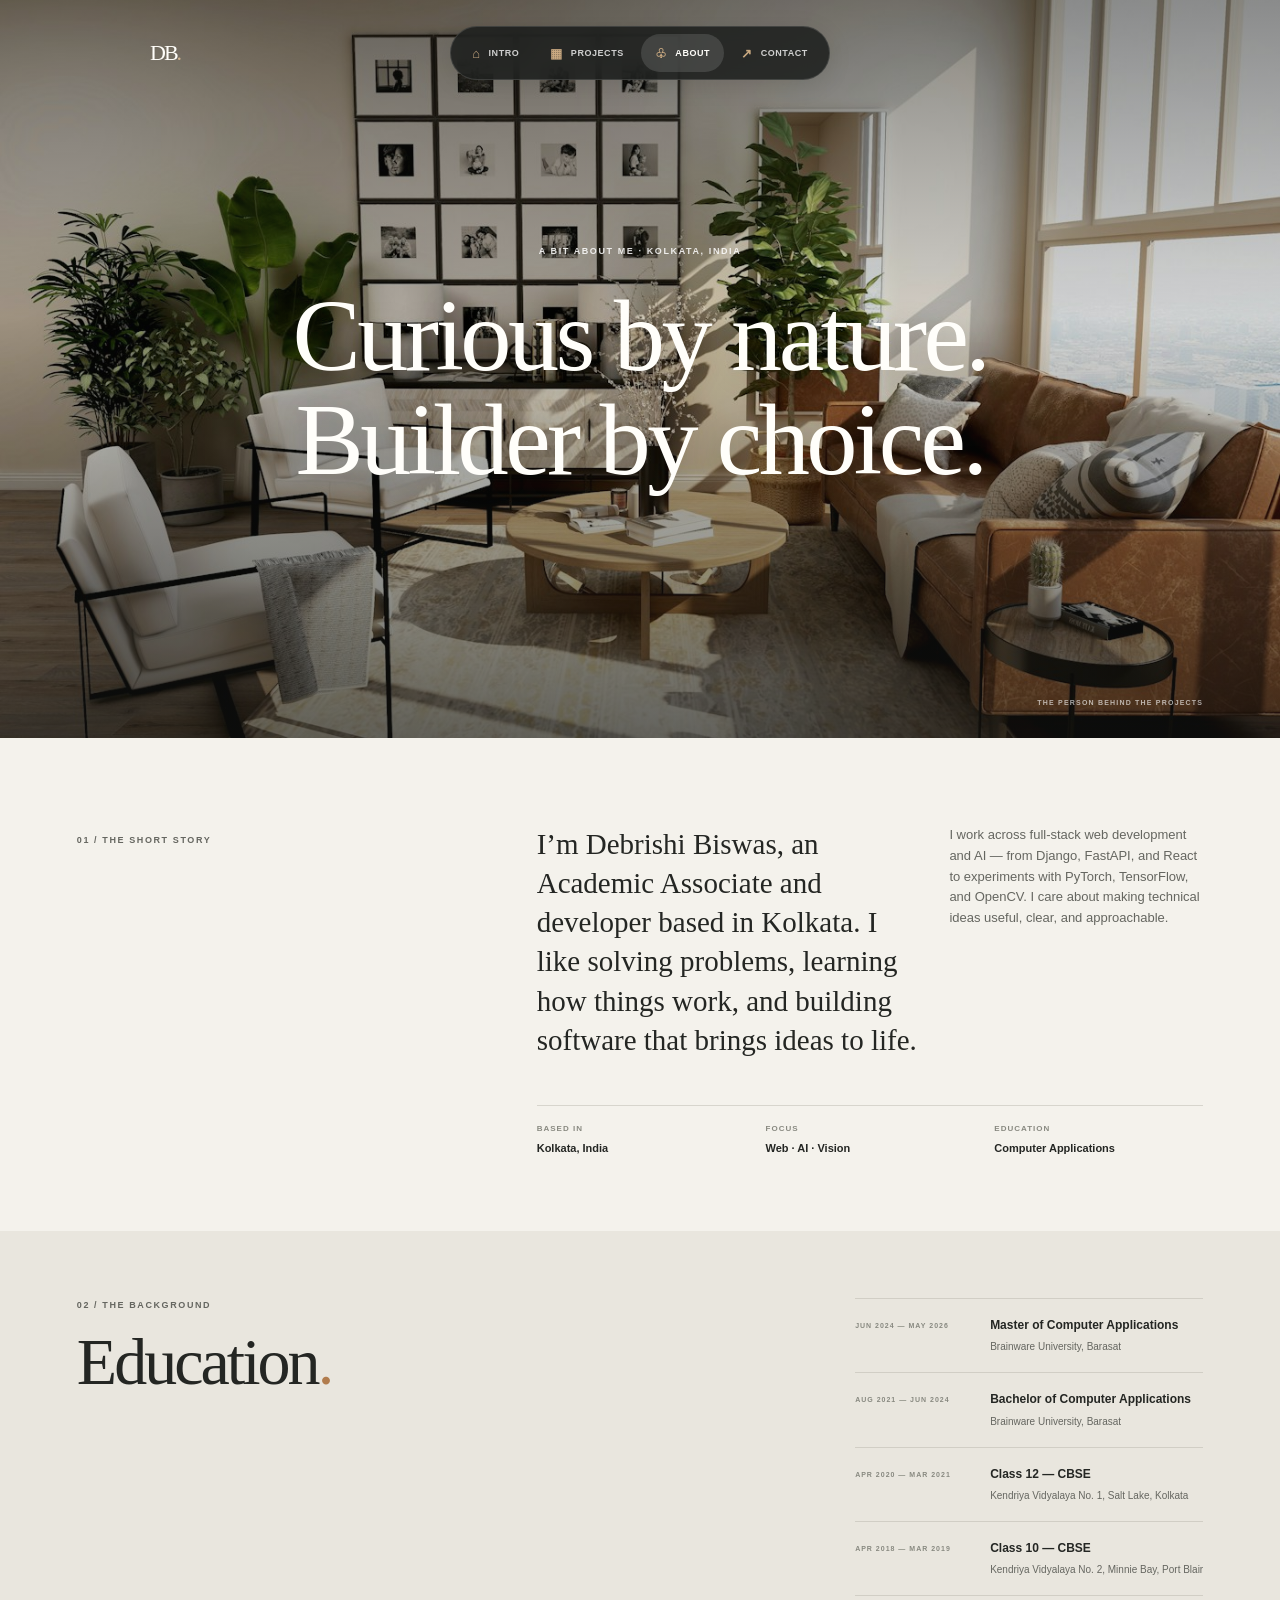
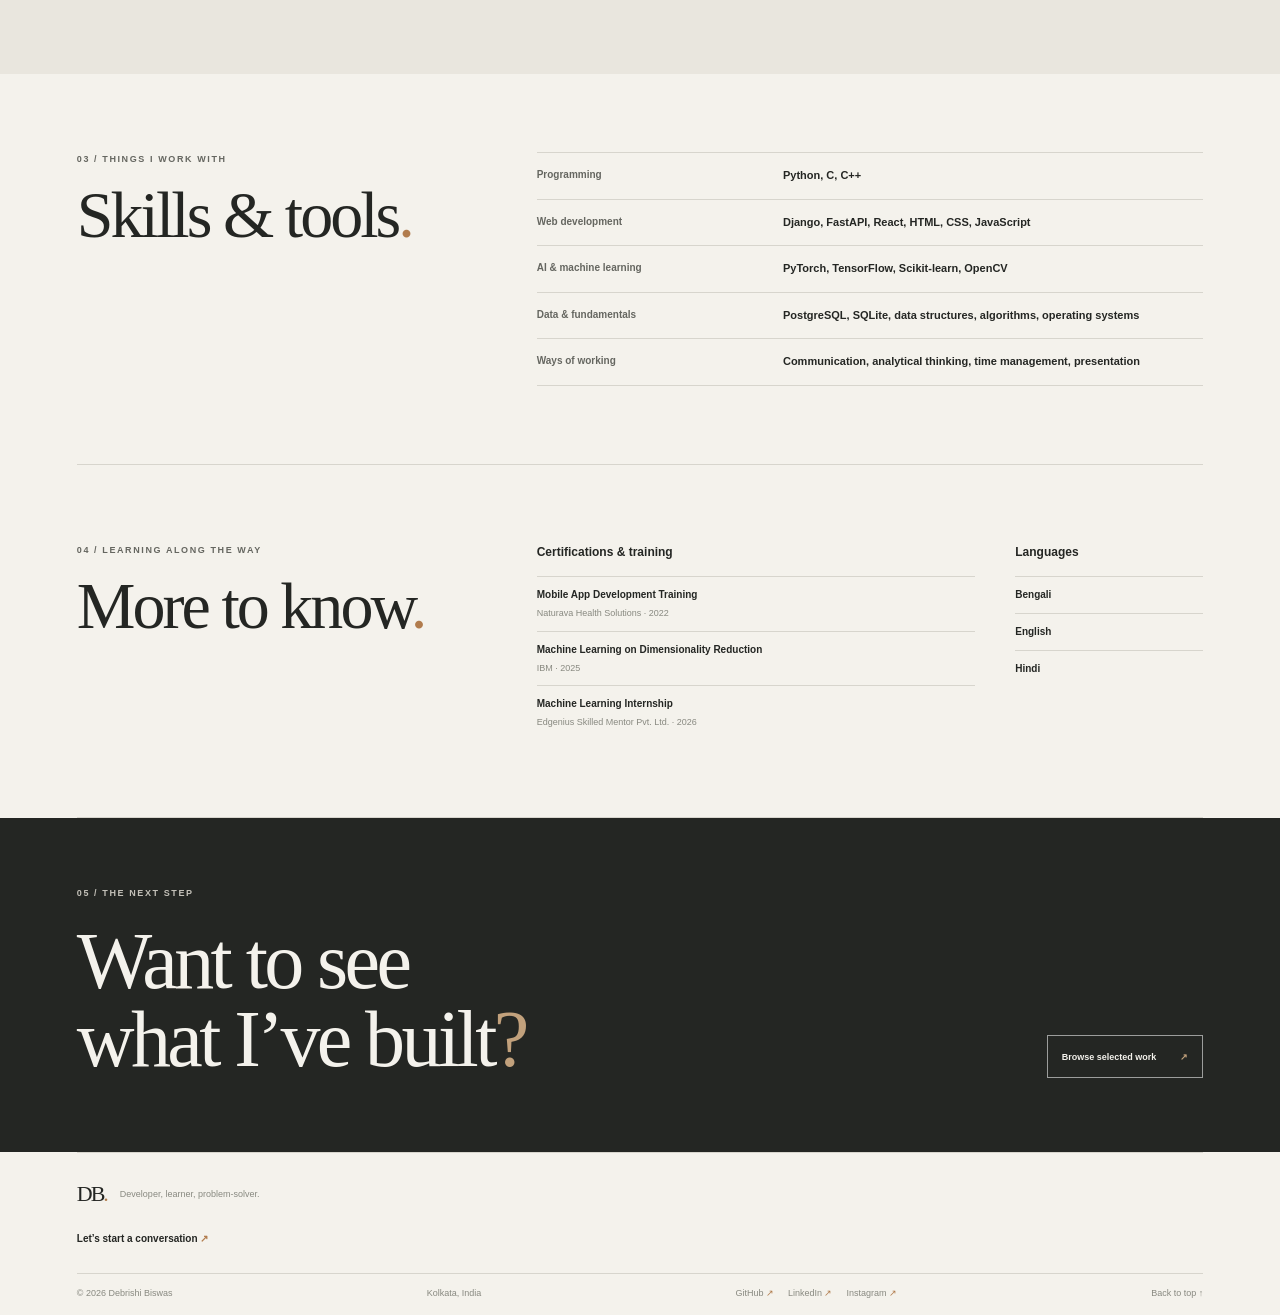
==== commit 40514029: "Refactor code structure for improved readability and maintainability" ====
--- a/about.html
+++ b/about.html
@@ -3,7 +3,7 @@
 <head>
   <meta charset="UTF-8">
   <meta name="viewport" content="width=device-width, initial-scale=1">
-  <meta name="description" content="Learn about Debrishi Biswas, an academic associate and developer interested in AI, machine learning, and building software.">
+  <meta name="description" content="About Debrishi Biswas: an academic associate and developer working across web development, AI, and computer vision.">
   <title>About — Debrishi Biswas</title>
   <link rel="icon" type="image/jpeg" href="images/favicon.jpg">
   <link rel="stylesheet" href="styles.css">
@@ -12,43 +12,49 @@
 <body>
   <a class="skip-link" href="#main-content">Skip to content</a>
 
-  <header class="site-header">
-    <a class="wordmark" href="index.html" aria-label="Debrishi Biswas home">
-      <span class="wordmark-mark">DB</span>
-      <span class="wordmark-name">DEBRISHI<br>BISWAS</span>
-    </a>
-    <button class="menu-toggle" type="button" aria-expanded="false" aria-controls="primary-navigation">
-      <span class="menu-toggle-label">Menu</span>
-      <span class="menu-toggle-icon" aria-hidden="true">+</span>
-    </button>
-    <nav class="site-nav" id="primary-navigation" aria-label="Main navigation">
-      <a href="index.html#work">Selected work <span aria-hidden="true">↗</span></a>
-      <a href="about.html" aria-current="page">About <span aria-hidden="true">↘</span></a>
-      <a class="nav-contact" href="index.html#contact">Let’s talk <span aria-hidden="true">↗</span></a>
-    </nav>
-  </header>
+  <main id="main-content">
+    <section class="about-hero" id="top" aria-labelledby="about-title">
+      <img class="hero-image" src="images/architecture-detail.jpg" alt="" fetchpriority="high">
+      <div class="hero-shade" aria-hidden="true"></div>
+      <header class="site-header">
+        <a class="wordmark" href="index.html#top" aria-label="Debrishi Biswas home">DB<span>.</span></a>
+        <button class="menu-toggle" type="button" aria-expanded="false" aria-controls="primary-navigation">
+          <span class="menu-toggle-label">Menu</span>
+          <span class="menu-toggle-icon" aria-hidden="true">+</span>
+        </button>
+        <nav class="site-nav" id="primary-navigation" aria-label="Main navigation">
+          <a href="index.html#top"><span class="nav-symbol" aria-hidden="true">⌂</span> Intro</a>
+          <a href="index.html#work"><span class="nav-symbol" aria-hidden="true">▦</span> Projects</a>
+          <a class="is-current" href="#about-title" aria-current="page"><span class="nav-symbol" aria-hidden="true">♧</span> About</a>
+          <a href="index.html#contact"><span class="nav-symbol" aria-hidden="true">↗</span> Contact</a>
+        </nav>
+      </header>
+      <div class="about-hero-title">
+        <p class="eyebrow">A bit about me · Kolkata, India</p>
+        <h1 id="about-title">Curious by nature.<br>Builder by choice.</h1>
+      </div>
+      <span class="hero-index" aria-hidden="true">THE PERSON BEHIND THE PROJECTS</span>
+    </section>
 
-  <main id="main-content">
-    <section class="about-hero section-shell" aria-labelledby="about-title">
-      <p class="eyebrow"><span class="status-dot" aria-hidden="true"></span> A bit about me <span class="section-number">/ 01</span></p>
-      <h1 id="about-title">Curious by nature.<br><span>Builder</span> by choice.</h1>
-      <div class="about-intro">
+    <section class="about-intro section-shell">
+      <p class="eyebrow">01 / The short story</p>
+      <div class="about-intro-copy">
         <p class="about-lead">I’m Debrishi Biswas, an Academic Associate and developer based in Kolkata. I like solving problems, learning how things work, and building software that brings ideas to life.</p>
-        <p>I work across full-stack web development and AI — from Django, FastAPI, and React to experiments with PyTorch, TensorFlow, and OpenCV. I care about making the technical parts useful, clear, and approachable.</p>
+        <p>I work across full-stack web development and AI — from Django, FastAPI, and React to experiments with PyTorch, TensorFlow, and OpenCV. I care about making technical ideas useful, clear, and approachable.</p>
       </div>
       <div class="about-stats" aria-label="Profile at a glance">
         <div><span>BASED IN</span><strong>Kolkata, India</strong></div>
-        <div><span>FOCUS</span><strong>Web / AI / Vision</strong></div>
+        <div><span>FOCUS</span><strong>Web · AI · Vision</strong></div>
         <div><span>EDUCATION</span><strong>Computer Applications</strong></div>
       </div>
     </section>
 
-    <section class="resume-section section-shell" aria-labelledby="education-title">
-      <div class="resume-heading">
-        <p class="eyebrow">The background <span class="section-number">/ 02</span></p>
+    <section class="resume-section" aria-labelledby="education-title">
+      <div class="resume-heading section-shell">
+        <p class="eyebrow">02 / The background</p>
         <h2 id="education-title">Education<span class="accent-mark">.</span></h2>
       </div>
-      <div class="resume-content">
+      <div class="resume-content section-shell">
         <article class="timeline-item">
           <span class="timeline-date">JUN 2024 — MAY 2026</span>
           <div><h3>Master of Computer Applications</h3><p>Brainware University, Barasat</p></div>
@@ -70,7 +76,7 @@
 
     <section class="skills-section section-shell" aria-labelledby="skills-title">
       <div class="resume-heading">
-        <p class="eyebrow">Things I work with <span class="section-number">/ 03</span></p>
+        <p class="eyebrow">03 / Things I work with</p>
         <h2 id="skills-title">Skills &amp; tools<span class="accent-mark">.</span></h2>
       </div>
       <div class="skills-content">
@@ -84,7 +90,7 @@
 
     <section class="credentials-section section-shell" aria-labelledby="credentials-title">
       <div class="resume-heading">
-        <p class="eyebrow">Learning along the way <span class="section-number">/ 04</span></p>
+        <p class="eyebrow">04 / Learning along the way</p>
         <h2 id="credentials-title">More to know<span class="accent-mark">.</span></h2>
       </div>
       <div class="credentials-content">
@@ -103,24 +109,30 @@
       </div>
     </section>
 
-    <section class="about-cta section-shell" aria-labelledby="about-cta-title">
-      <p class="eyebrow">That’s the short version <span class="section-number">/ 05</span></p>
-      <div class="about-cta-row">
-        <h2 id="about-cta-title">Want to see<br>what I’ve built<span class="accent-mark">?</span></h2>
-        <a class="button-link" href="index.html#work">Browse selected work <span aria-hidden="true">↗</span></a>
+    <section class="about-cta" aria-labelledby="about-cta-title">
+      <div class="section-shell">
+        <p class="eyebrow">05 / The next step</p>
+        <div class="about-cta-row">
+          <h2 id="about-cta-title">Want to see<br>what I’ve built<span class="accent-mark">?</span></h2>
+          <a class="button-link" href="index.html#work">Browse selected work <span aria-hidden="true">↗</span></a>
+        </div>
       </div>
     </section>
   </main>
 
   <footer class="site-footer section-shell">
-    <a class="footer-mark" href="index.html">DB<span>.</span></a>
-    <p>Made with curiosity and plain HTML, CSS &amp; JavaScript.</p>
-    <div class="footer-links">
-      <a href="https://github.com/Dcoding15" target="_blank" rel="noreferrer">GitHub <span aria-hidden="true">↗</span></a>
-      <a href="https://www.linkedin.com/in/debrishi-biswas-542450267" target="_blank" rel="noreferrer">LinkedIn <span aria-hidden="true">↗</span></a>
-      <a href="https://www.instagram.com/dbv4_72.73.9.3/" target="_blank" rel="noreferrer">Instagram <span aria-hidden="true">↗</span></a>
+    <div class="footer-brand"><a class="footer-mark" href="index.html#top">DB<span>.</span></a><span>Developer, learner, problem-solver.</span></div>
+    <a class="footer-start" href="mailto:debrishibiswas2003@gmail.com">Let’s start a conversation <span aria-hidden="true">↗</span></a>
+    <div class="footer-bottom">
+      <small>© <span data-current-year></span> Debrishi Biswas</small>
+      <span>Kolkata, India</span>
+      <div class="footer-links">
+        <a href="https://github.com/Dcoding15" target="_blank" rel="noreferrer">GitHub <span aria-hidden="true">↗</span></a>
+        <a href="https://www.linkedin.com/in/debrishi-biswas-542450267" target="_blank" rel="noreferrer">LinkedIn <span aria-hidden="true">↗</span></a>
+        <a href="https://www.instagram.com/dbv4_72.73.9.3/" target="_blank" rel="noreferrer">Instagram <span aria-hidden="true">↗</span></a>
+      </div>
+      <a class="back-top" href="#top">Back to top ↑</a>
     </div>
-    <small>© <span data-current-year></span> Debrishi Biswas</small>
   </footer>
 </body>
 </html>
--- a/styles.css
+++ b/styles.css
@@ -1,16 +1,15 @@
 :root {
   color-scheme: light;
-  --paper: #f5f2ea;
-  --paper-deep: #ebe6da;
-  --ink: #171714;
-  --ink-soft: #55544d;
-  --ink-faint: #828076;
-  --line: #d7d1c5;
-  --accent: #e85a3b;
-  --accent-dark: #bf3d25;
+  --paper: #f4f2ec;
+  --paper-deep: #e9e6de;
+  --ink: #242623;
+  --ink-soft: #656660;
+  --ink-faint: #888980;
+  --line: #d7d5cd;
+  --accent: #b17c4d;
   --white: #fffefa;
   --content-width: 1280px;
-  --gutter: clamp(20px, 5vw, 76px);
+  --gutter: clamp(22px, 6vw, 88px);
   font-family: Arial, Helvetica, sans-serif;
 }
 
@@ -20,15 +19,15 @@
 
 html {
   scroll-behavior: smooth;
-  scroll-padding-top: 96px;
+  scroll-padding-top: 40px;
 }
 
 body {
   margin: 0;
   background: var(--paper);
   color: var(--ink);
-  font-size: 16px;
-  line-height: 1.55;
+  font-size: 15px;
+  line-height: 1.6;
   -webkit-font-smoothing: antialiased;
 }
 
@@ -54,11 +53,11 @@
 
 ::selection {
   color: var(--ink);
-  background: #f5b09d;
+  background: #d7c7b5;
 }
 
 :focus-visible {
-  outline: 3px solid var(--accent);
+  outline: 2px solid var(--accent);
   outline-offset: 4px;
 }
 
@@ -89,346 +88,257 @@
   border: 0;
 }
 
-.section-shell,
+.section-shell {
+  width: min(var(--content-width), calc(100% - var(--gutter) * 2));
+  margin-inline: auto;
+}
+
+.home-hero,
+.about-hero {
+  position: relative;
+  isolation: isolate;
+  overflow: hidden;
+  background: #65655e;
+  color: var(--white);
+}
+
+.home-hero {
+  display: grid;
+  min-height: 650px;
+  height: min(950px, 100svh);
+  place-items: center;
+}
+
+.hero-image,
+.hero-shade {
+  position: absolute;
+  z-index: -1;
+  inset: 0;
+  width: 100%;
+  height: 100%;
+}
+
+.hero-image {
+  object-fit: cover;
+  object-position: center 56%;
+}
+
+.hero-shade {
+  background:
+    linear-gradient(180deg, rgba(20, 23, 21, 0.39) 0%, rgba(20, 23, 21, 0.08) 37%, rgba(20, 23, 21, 0.56) 100%),
+    rgba(26, 29, 27, 0.13);
+}
+
 .site-header {
-  width: min(100% - var(--gutter) * 2, var(--content-width));
-  margin-inline: auto;
-}
-
-.site-header {
-  min-height: 88px;
+  position: absolute;
+  z-index: 5;
+  top: 25px;
+  left: 50%;
   display: flex;
+  width: min(100%, 980px);
+  min-height: 56px;
   align-items: center;
-  justify-content: space-between;
-  gap: 30px;
-  border-bottom: 1px solid var(--line);
+  justify-content: center;
+  transform: translateX(-50%);
 }
 
 .wordmark {
-  display: inline-flex;
-  align-items: center;
-  gap: 11px;
+  position: absolute;
+  left: 0;
+  color: var(--white);
+  font-family: Georgia, "Times New Roman", serif;
+  font-size: 22px;
+  letter-spacing: -2px;
   text-decoration: none;
 }
 
-.wordmark-mark {
-  display: grid;
-  width: 43px;
-  aspect-ratio: 1;
-  place-items: center;
-  background: var(--ink);
-  color: var(--paper);
-  font-size: 15px;
-  font-weight: 800;
-  letter-spacing: -1px;
-}
-
-.wordmark-name {
-  font-size: 10px;
-  font-weight: 800;
-  letter-spacing: 1.5px;
-  line-height: 1.25;
+.wordmark span {
+  color: #d1b28e;
 }
 
 .site-nav {
   display: flex;
   align-items: center;
-  gap: clamp(22px, 4vw, 54px);
-}
-
-.site-nav a,
-.footer-links a {
-  font-size: 12px;
+  gap: 3px;
+  padding: 7px;
+  border: 1px solid rgba(255, 255, 255, 0.13);
+  border-radius: 50px;
+  background: rgba(25, 27, 26, 0.83);
+  box-shadow: 0 5px 25px rgba(0, 0, 0, 0.1);
+  -webkit-backdrop-filter: blur(14px);
+  backdrop-filter: blur(14px);
+}
+
+.site-nav a {
+  display: flex;
+  min-height: 38px;
+  align-items: center;
+  gap: 8px;
+  padding: 0 14px;
+  border-radius: 40px;
+  color: rgba(255, 255, 255, 0.78);
+  font-size: 9px;
   font-weight: 700;
+  letter-spacing: 0.55px;
   text-decoration: none;
-}
-
-.site-nav a span,
-.footer-links a span {
-  color: var(--accent);
-  padding-left: 4px;
+  text-transform: uppercase;
+  transition: background 180ms ease, color 180ms ease;
 }
 
 .site-nav a:hover,
-.footer-links a:hover,
-.text-link:hover,
-.project-link:hover,
-.email-link:hover {
-  color: var(--accent-dark);
-}
-
-.site-nav .nav-contact {
-  padding: 12px 16px;
-  border: 1px solid var(--ink);
-  transition: color 180ms ease, background 180ms ease;
-}
-
-.site-nav .nav-contact:hover {
-  background: var(--ink);
-  color: var(--paper);
+.site-nav a.is-current {
+  background: rgba(255, 255, 255, 0.13);
+  color: var(--white);
+}
+
+.nav-symbol {
+  color: #c9a981;
+  font-size: 13px;
+  line-height: 1;
 }
 
 .menu-toggle {
   display: none;
-  border: 0;
-  background: transparent;
-  color: var(--ink);
-  cursor: pointer;
-  font-size: 12px;
-  font-weight: 700;
-}
-
-.menu-toggle-icon {
-  display: inline-block;
-  margin-left: 5px;
-  font-size: 18px;
-  vertical-align: -1px;
-}
-
-.hero {
-  position: relative;
-  display: grid;
-  grid-template-columns: minmax(0, 1.05fr) minmax(310px, 0.75fr);
-  gap: clamp(36px, 8vw, 116px);
-  align-items: center;
-  min-height: 610px;
-  padding-block: 62px 76px;
-}
-
-.hero-copy {
-  padding-bottom: 30px;
+}
+
+.hero-center {
+  width: calc(100% - 40px);
+  padding-top: 20px;
+  text-align: center;
 }
 
 .eyebrow {
   margin: 0;
   color: var(--ink-soft);
-  font-size: 10px;
-  font-weight: 800;
-  letter-spacing: 1.5px;
-  line-height: 1.5;
+  font-size: 9px;
+  font-weight: 700;
+  letter-spacing: 1.6px;
+  line-height: 1.7;
   text-transform: uppercase;
+}
+
+.hero-eyebrow {
+  color: rgba(255, 255, 255, 0.88);
 }
 
 .status-dot {
   display: inline-block;
-  width: 8px;
-  height: 8px;
+  width: 6px;
+  height: 6px;
   margin-right: 7px;
   border-radius: 50%;
-  background: var(--accent);
+  background: #d4ae80;
   vertical-align: 1px;
 }
 
-.hero h1,
-.about-hero h1 {
-  max-width: 780px;
-  margin: 27px 0 25px;
-  font-size: clamp(64px, 9.2vw, 132px);
-  font-weight: 800;
-  letter-spacing: -0.085em;
-  line-height: 0.88;
-}
-
-.hero h1 span,
-.about-hero h1 span,
-.contact-content h2 span {
-  color: var(--accent);
-}
-
-.hero-bottom {
-  display: flex;
-  align-items: end;
-  justify-content: space-between;
-  gap: 28px;
-  max-width: 600px;
-  margin-top: 36px;
-}
-
-.hero-intro {
-  max-width: 325px;
-  margin: 0;
-  color: var(--ink-soft);
+.hero-center h1,
+.about-hero-title h1 {
+  margin: 21px 0 15px;
+  font-family: Georgia, "Times New Roman", serif;
+  font-size: clamp(68px, 12.5vw, 158px);
+  font-weight: 400;
+  letter-spacing: 0.045em;
+  line-height: 0.85;
+  text-shadow: 0 3px 30px rgba(0, 0, 0, 0.18);
+}
+
+.hero-center h1 span {
+  font-size: 0.79em;
+  letter-spacing: 0.13em;
+}
+
+.hero-subtitle {
+  margin: 24px 0 24px;
+  color: rgba(255, 255, 255, 0.88);
+  font-family: Georgia, "Times New Roman", serif;
+  font-size: clamp(15px, 1.7vw, 20px);
+}
+
+.hero-action {
+  display: inline-flex;
+  align-items: center;
+  gap: 13px;
+  padding: 9px 0;
+  border-bottom: 1px solid rgba(255, 255, 255, 0.62);
+  color: var(--white);
+  font-size: 10px;
+  font-weight: 700;
+  text-decoration: none;
+  transition: border-color 180ms ease, color 180ms ease;
+}
+
+.hero-action:hover {
+  border-color: #dfc3a1;
+  color: #dfc3a1;
+}
+
+.hero-action span {
+  color: #dfc3a1;
   font-size: 15px;
 }
 
-.text-link,
-.project-link,
-.email-link {
-  font-size: 12px;
-  font-weight: 800;
+.hero-caption {
+  position: absolute;
+  bottom: 30px;
+  display: grid;
+  gap: 5px;
+  color: rgba(255, 255, 255, 0.8);
+  font-size: 10px;
   text-decoration: none;
-  transition: color 180ms ease;
-}
-
-.text-link {
-  flex: 0 0 auto;
-  padding-bottom: 7px;
-  border-bottom: 1px solid var(--ink);
-}
-
-.text-link span {
-  margin-left: 14px;
-  color: var(--accent);
-}
-
-.hero-feature {
-  position: relative;
-  min-width: 0;
-  align-self: stretch;
-  min-height: 390px;
-  color: var(--white);
-  text-decoration: none;
-  overflow: hidden;
-  background: var(--ink);
-}
-
-.hero-feature::after {
+}
+
+.hero-caption-left {
+  left: var(--gutter);
+}
+
+.hero-caption-right {
+  right: var(--gutter);
+  text-align: right;
+}
+
+.caption-label,
+.hero-index {
+  color: rgba(255, 255, 255, 0.63);
+  font-size: 8px;
+  font-weight: 700;
+  letter-spacing: 1.2px;
+  text-transform: uppercase;
+}
+
+.caption-arrow {
+  margin-left: 5px;
+  color: #dfc3a1;
+}
+
+.hero-index {
   position: absolute;
-  inset: 30% 0 0;
-  content: "";
-  background: linear-gradient(180deg, transparent, rgba(0, 0, 0, 0.78));
-}
-
-.hero-feature > img {
-  width: 100%;
-  height: 100%;
-  min-height: 390px;
-  object-fit: cover;
-  transition: transform 450ms ease;
-}
-
-.hero-feature:hover > img {
-  transform: scale(1.035);
-}
-
-.feature-index {
-  position: absolute;
-  z-index: 1;
-  top: 17px;
-  left: 18px;
-  font-size: 9px;
-  font-weight: 800;
-  letter-spacing: 1.3px;
-}
-
-.feature-caption {
-  position: absolute;
-  z-index: 1;
-  right: 24px;
-  bottom: 23px;
-  left: 24px;
-  display: flex;
-  align-items: end;
-  justify-content: space-between;
-  gap: 16px;
-}
-
-.feature-caption strong,
-.feature-caption small {
-  display: block;
-}
-
-.feature-caption strong {
-  font-size: clamp(18px, 2vw, 26px);
-  letter-spacing: -0.04em;
-}
-
-.feature-caption small {
-  margin-top: 5px;
-  color: rgba(255, 255, 255, 0.8);
-  font-size: 11px;
-}
-
-.feature-caption small span {
-  color: #ff9a7e;
-}
-
-.feature-arrow {
-  display: grid;
-  width: 40px;
-  aspect-ratio: 1;
-  flex: 0 0 auto;
-  place-items: center;
-  border: 1px solid rgba(255, 255, 255, 0.65);
-  border-radius: 50%;
-  transition: color 180ms ease, background 180ms ease;
-}
-
-.hero-feature:hover .feature-arrow {
-  background: var(--accent);
-  color: var(--white);
-}
-
-.hero-side-note {
-  position: absolute;
-  right: 0;
-  bottom: 24px;
-  color: var(--ink-faint);
-  font-size: 9px;
-  font-weight: 700;
-  letter-spacing: 1px;
-  text-transform: uppercase;
-}
-
-.stack-strip {
-  display: flex;
-  min-height: 85px;
-  align-items: center;
-  justify-content: center;
-  gap: clamp(24px, 5vw, 72px);
-  padding: 18px var(--gutter);
-  background: var(--ink);
-  color: var(--paper);
-}
-
-.stack-strip > p {
-  margin: 0;
-  color: #d1c9b9;
-  font-size: 9px;
-  font-weight: 800;
-  letter-spacing: 1.5px;
-}
-
-.stack-strip ul {
-  display: flex;
-  flex-wrap: wrap;
-  justify-content: center;
-  gap: 14px clamp(20px, 4vw, 54px);
-  padding: 0;
-  margin: 0;
-  list-style: none;
-}
-
-.stack-strip li {
-  font-size: 13px;
-  font-weight: 700;
+  bottom: 12px;
+  left: 50%;
+  transform: translateX(-50%);
+  font-size: 7px;
 }
 
 .work-section {
-  padding-block: 116px 126px;
+  padding-block: 112px 119px;
 }
 
 .section-heading {
   display: flex;
   align-items: end;
   justify-content: space-between;
-  gap: 35px;
-  margin-bottom: 43px;
-}
-
-.section-number {
-  margin-left: 9px;
-  color: var(--accent);
+  gap: 40px;
+  margin-bottom: 44px;
 }
 
 .section-heading h2,
-.about-band h2,
+.studio-copy h2,
 .resume-heading h2,
 .about-cta h2 {
-  margin: 15px 0 0;
-  font-size: clamp(42px, 6vw, 76px);
-  font-weight: 800;
-  letter-spacing: -0.075em;
+  margin: 16px 0 0;
+  font-family: Georgia, "Times New Roman", serif;
+  font-size: clamp(45px, 6.4vw, 82px);
+  font-weight: 400;
+  letter-spacing: -0.045em;
   line-height: 0.98;
 }
 
@@ -436,11 +346,45 @@
   color: var(--accent);
 }
 
-.section-intro {
-  max-width: 330px;
-  margin: 0 0 3px;
+.section-aside {
+  width: min(100%, 370px);
+  padding-bottom: 4px;
+}
+
+.section-aside p,
+.studio-copy > p:not(.eyebrow),
+.contact-details > p {
+  margin: 0 0 17px;
   color: var(--ink-soft);
-  font-size: 14px;
+  font-size: 13px;
+}
+
+.text-link,
+.email-link,
+.footer-start {
+  font-size: 10px;
+  font-weight: 700;
+  text-decoration: none;
+}
+
+.text-link {
+  display: inline-flex;
+  align-items: center;
+  gap: 12px;
+  padding-bottom: 5px;
+  border-bottom: 1px solid var(--ink-soft);
+}
+
+.text-link span,
+.email-link span,
+.footer-start span {
+  color: var(--accent);
+}
+
+.text-link:hover,
+.email-link:hover,
+.footer-start:hover {
+  color: var(--accent);
 }
 
 .project-toolbar {
@@ -448,33 +392,32 @@
   align-items: center;
   justify-content: space-between;
   gap: 20px;
-  padding-bottom: 14px;
+  padding-bottom: 11px;
   border-bottom: 1px solid var(--line);
 }
 
 .search-field {
   display: flex;
-  width: min(100%, 390px);
+  width: min(100%, 330px);
   align-items: center;
-  gap: 10px;
-  border-bottom: 1px solid var(--line);
+  gap: 9px;
 }
 
 .search-icon {
   color: var(--accent);
-  font-size: 22px;
+  font-size: 20px;
   line-height: 1;
 }
 
 .search-field input {
   width: 100%;
   min-width: 0;
-  padding: 12px 0;
+  padding: 8px 0;
   border: 0;
   outline: 0;
   background: transparent;
   color: var(--ink);
-  font-size: 12px;
+  font-size: 11px;
 }
 
 .search-field input::placeholder {
@@ -489,172 +432,131 @@
   outline: 0;
 }
 
-.search-shortcut {
-  color: var(--ink-faint);
-  font-size: 12px;
-}
-
 .project-count {
   margin: 0;
-  color: var(--ink-soft);
-  font-size: 9px;
-  font-weight: 800;
+  color: var(--ink-faint);
+  font-size: 8px;
+  font-weight: 700;
   letter-spacing: 1px;
   white-space: nowrap;
 }
 
 .project-grid {
   display: grid;
-  grid-template-columns: repeat(2, minmax(0, 1fr));
-  gap: 42px 25px;
-  padding-top: 28px;
+  grid-template-columns: repeat(3, minmax(0, 1fr));
+  gap: 39px 24px;
+  padding-top: 27px;
 }
 
 .project-card {
   min-width: 0;
-}
-
-.project-card-featured {
-  grid-column: 1 / -1;
-  display: grid;
-  grid-template-columns: 1.16fr 0.84fr;
-  gap: clamp(25px, 5vw, 68px);
-  align-items: center;
-  padding-bottom: 40px;
-  border-bottom: 1px solid var(--line);
 }
 
 .project-image {
   position: relative;
   display: block;
-  aspect-ratio: 1.55;
+  aspect-ratio: 1.43;
   overflow: hidden;
   background: var(--paper-deep);
-}
-
-.project-card-featured .project-image {
-  aspect-ratio: 1.55;
 }
 
 .project-image img {
   width: 100%;
   height: 100%;
   object-fit: cover;
-  transition: transform 400ms ease;
+  transition: transform 450ms ease;
 }
 
 .project-image:hover img {
-  transform: scale(1.04);
-}
-
-.project-image-paper img {
-  object-position: center;
+  transform: scale(1.035);
 }
 
 .project-image-light img {
-  object-position: center 45%;
+  object-position: center 44%;
 }
 
 .project-image-index {
   position: absolute;
-  bottom: 13px;
-  left: 15px;
-  padding: 6px 8px;
-  background: var(--ink);
+  bottom: 12px;
+  left: 13px;
   color: var(--white);
-  font-size: 8px;
-  font-weight: 800;
-  letter-spacing: 1px;
+  font-size: 9px;
+  letter-spacing: 0.7px;
+  text-shadow: 0 1px 5px rgba(0, 0, 0, 0.7);
 }
 
 .image-arrow {
   position: absolute;
-  top: 13px;
-  right: 13px;
-  display: grid;
-  width: 34px;
+  top: 12px;
+  right: 12px;
+  display: grid;
+  width: 33px;
   aspect-ratio: 1;
   place-items: center;
   border-radius: 50%;
-  background: var(--paper);
+  background: rgba(250, 249, 246, 0.92);
   color: var(--ink);
-  font-size: 15px;
-  transition: background 180ms ease, color 180ms ease;
+  font-size: 13px;
+  transition: color 180ms ease, background 180ms ease;
 }
 
 .project-image:hover .image-arrow {
-  background: var(--accent);
+  background: var(--ink);
   color: var(--white);
 }
 
 .project-info {
-  padding-top: 18px;
-}
-
-.project-card-featured .project-info {
-  padding-top: 0;
+  padding-top: 16px;
 }
 
 .project-title-line {
   display: flex;
-  align-items: baseline;
+  align-items: start;
   justify-content: space-between;
   gap: 12px;
 }
 
 .project-title-line h3 {
   margin: 0;
-  font-size: clamp(18px, 2vw, 25px);
-  font-weight: 800;
-  letter-spacing: -0.05em;
-}
-
-.project-category {
+  font-family: Georgia, "Times New Roman", serif;
+  font-size: 19px;
+  font-weight: 400;
+  letter-spacing: -0.025em;
+  line-height: 1.2;
+}
+
+.project-title-line p {
+  margin: 4px 0 0;
+  color: var(--ink-soft);
+  font-size: 10px;
+}
+
+.project-kind {
+  padding-top: 5px;
   color: var(--ink-faint);
+  font-size: 7px;
+  font-weight: 700;
+  letter-spacing: 0.9px;
+  white-space: nowrap;
+}
+
+.project-meta {
+  display: flex;
+  justify-content: space-between;
+  gap: 10px;
+  margin-top: 13px;
+  padding-top: 9px;
+  border-top: 1px solid var(--line);
+  color: var(--ink-soft);
   font-size: 8px;
-  font-weight: 800;
-  letter-spacing: 1px;
-  white-space: nowrap;
-}
-
-.project-info > p {
-  max-width: 540px;
-  margin: 12px 0 15px;
-  color: var(--ink-soft);
-  font-size: 13px;
-}
-
-.tag-list {
-  display: flex;
-  flex-wrap: wrap;
-  gap: 6px;
-  padding: 0;
-  margin: 0 0 17px;
-  list-style: none;
-}
-
-.tag-list li {
-  padding: 4px 8px;
-  border: 1px solid var(--line);
-  color: var(--ink-soft);
-  font-size: 9px;
-  font-weight: 700;
-}
-
-.project-link {
-  display: inline-block;
-  padding-bottom: 4px;
-  border-bottom: 1px solid var(--ink);
-}
-
-.project-link span {
-  margin-left: 9px;
-  color: var(--accent);
+}
+
+.project-meta span:first-child {
+  color: var(--ink);
 }
 
 .empty-state {
-  padding: 46px 20px;
-  border: 1px solid var(--line);
+  padding: 40px 20px;
   color: var(--ink-soft);
   text-align: center;
 }
@@ -664,120 +566,123 @@
   display: none;
 }
 
-.about-band {
-  max-width: none;
+.project-note {
+  margin: 48px 0 0;
+  color: var(--ink-faint);
+  font-size: 9px;
+  text-align: right;
+}
+
+.studio-section {
+  display: grid;
+  grid-template-columns: 0.92fr 1.08fr;
+  min-height: 620px;
+  background: var(--paper-deep);
+}
+
+.studio-copy {
+  align-self: center;
+  width: min(100% - var(--gutter) * 2, 500px);
+  justify-self: end;
+  padding: 75px 55px 75px 0;
+}
+
+.studio-copy h2 {
+  margin-bottom: 27px;
+  font-size: clamp(48px, 6vw, 76px);
+}
+
+.studio-copy > p:not(.eyebrow) {
+  max-width: 430px;
+}
+
+.studio-copy .text-link {
+  margin-top: 10px;
+}
+
+.studio-image {
+  position: relative;
+  min-height: 500px;
+  margin: 0;
+  overflow: hidden;
+}
+
+.studio-image img {
   width: 100%;
-  padding: 74px max(var(--gutter), calc((100% - var(--content-width)) / 2)) 82px;
-  background: var(--paper-deep);
-}
-
-.about-band-content {
-  display: grid;
-  grid-template-columns: 1.1fr 0.9fr;
-  gap: 45px;
-  align-items: end;
-  margin-top: 30px;
-}
-
-.about-band h2 {
-  margin: 0;
-  font-size: clamp(42px, 6.4vw, 78px);
-}
-
-.about-band-content > div {
-  max-width: 390px;
-}
-
-.about-band-content p,
-.contact-details > p {
-  margin: 0 0 24px;
-  color: var(--ink-soft);
+  height: 100%;
+  position: absolute;
+  inset: 0;
+  object-fit: cover;
+}
+
+.studio-image figcaption {
+  position: absolute;
+  right: 22px;
+  bottom: 19px;
+  color: var(--white);
+  font-family: Georgia, "Times New Roman", serif;
   font-size: 14px;
-}
-
-.button-link {
-  display: inline-flex;
-  min-height: 47px;
-  align-items: center;
-  justify-content: space-between;
-  gap: 28px;
-  padding: 0 15px;
-  border: 1px solid var(--ink);
-  font-size: 11px;
-  font-weight: 800;
-  text-decoration: none;
-  transition: background 180ms ease, color 180ms ease;
-}
-
-.button-link span {
-  color: var(--accent);
-}
-
-.button-link:hover {
-  background: var(--ink);
-  color: var(--paper);
+  text-shadow: 0 1px 8px rgba(0, 0, 0, 0.55);
 }
 
 .contact-section {
-  padding-block: 116px 120px;
+  padding-block: 112px 116px;
 }
 
 .contact-content {
   display: flex;
   align-items: end;
   justify-content: space-between;
-  gap: 42px;
-  margin-top: 29px;
+  gap: 40px;
+  margin-top: 23px;
 }
 
 .contact-content h2 {
   margin: 0;
-  font-size: clamp(68px, 11vw, 145px);
-  font-weight: 800;
-  letter-spacing: -0.09em;
-  line-height: 0.82;
+  font-family: Georgia, "Times New Roman", serif;
+  font-size: clamp(56px, 8.5vw, 110px);
+  font-weight: 400;
+  letter-spacing: -0.06em;
+  line-height: 0.91;
 }
 
 .contact-details {
-  width: min(100%, 370px);
-  padding-bottom: 4px;
+  width: min(100%, 360px);
+  padding-bottom: 5px;
 }
 
 .contact-details > p {
-  max-width: 325px;
-  margin-bottom: 17px;
+  max-width: 330px;
 }
 
 .email-link {
   display: inline-block;
   padding-bottom: 5px;
-  border-bottom: 1px solid var(--ink);
-  font-size: 13px;
-}
-
-.email-link span {
-  margin-left: 7px;
-  color: var(--accent);
-}
-
-.contact-details .location-note {
-  margin: 13px 0 0;
-  color: var(--ink-faint);
+  border-bottom: 1px solid var(--line);
   font-size: 11px;
 }
 
+.location-note {
+  margin: 12px 0 0 !important;
+  color: var(--ink-faint) !important;
+  font-size: 9px !important;
+}
+
 .site-footer {
-  display: grid;
-  grid-template-columns: auto 1fr auto auto;
-  gap: 25px;
+  padding-block: 23px 15px;
+  border-top: 1px solid var(--line);
+}
+
+.footer-brand {
+  display: flex;
   align-items: center;
-  min-height: 90px;
-  border-top: 1px solid var(--line);
+  gap: 13px;
 }
 
 .footer-mark {
-  font-size: 21px;
-  font-weight: 900;
+  color: var(--ink);
+  font-family: Georgia, "Times New Roman", serif;
+  font-size: 22px;
   letter-spacing: -2px;
   text-decoration: none;
 }
@@ -786,125 +691,205 @@
   color: var(--accent);
 }
 
-.site-footer > p,
-.site-footer > small {
-  margin: 0;
+.footer-brand > span,
+.footer-bottom {
   color: var(--ink-faint);
   font-size: 9px;
 }
 
+.footer-start {
+  display: inline-block;
+  margin-top: 19px;
+}
+
+.footer-bottom {
+  display: flex;
+  align-items: center;
+  justify-content: space-between;
+  gap: 18px;
+  margin-top: 24px;
+  padding-top: 12px;
+  border-top: 1px solid var(--line);
+}
+
+.footer-bottom small {
+  font-size: inherit;
+}
+
 .footer-links {
   display: flex;
-  gap: 16px;
-}
-
-.footer-links a {
+  flex-wrap: wrap;
+  gap: 14px;
+}
+
+.footer-links a,
+.back-top {
   font-size: 9px;
+  text-decoration: none;
+}
+
+.footer-links a span {
+  color: var(--accent);
 }
 
 .about-hero {
-  padding-block: 83px 76px;
-}
-
-.about-hero h1 {
-  max-width: 950px;
-  margin-top: 32px;
-  font-size: clamp(61px, 9.2vw, 120px);
+  display: flex;
+  min-height: 690px;
+  height: min(820px, 82svh);
+  flex-direction: column;
+  justify-content: space-between;
+  padding: 0 var(--gutter) 30px;
+}
+
+.about-hero .hero-shade {
+  background: linear-gradient(180deg, rgba(18, 19, 17, 0.48), rgba(18, 19, 17, 0.16) 43%, rgba(18, 19, 17, 0.65));
+}
+
+.about-hero .hero-image {
+  object-position: center 48%;
+}
+
+.about-hero-title {
+  width: min(100%, var(--content-width));
+  margin: auto;
+  padding: 75px 0 20px;
+  text-align: center;
+}
+
+.about-hero-title .eyebrow {
+  color: rgba(255, 255, 255, 0.85);
+}
+
+.about-hero-title h1 {
+  margin-top: 24px;
+  font-size: clamp(50px, 8vw, 104px);
+  letter-spacing: -0.035em;
+  line-height: 1.02;
+}
+
+.about-hero > .hero-index {
+  position: static;
+  align-self: flex-end;
+  transform: none;
 }
 
 .about-intro {
   display: grid;
-  grid-template-columns: 1.1fr 0.7fr;
-  gap: clamp(35px, 8vw, 110px);
-  max-width: 960px;
-  margin: 38px 0 0 auto;
-}
-
-.about-intro p {
+  grid-template-columns: 0.75fr 1.25fr;
+  gap: 25px 60px;
+  padding-block: 87px 74px;
+}
+
+.about-intro > .eyebrow {
+  padding-top: 8px;
+}
+
+.about-intro-copy {
+  display: grid;
+  grid-template-columns: 1.2fr 0.8fr;
+  gap: 32px;
+}
+
+.about-intro-copy p {
   margin: 0;
   color: var(--ink-soft);
-  font-size: 14px;
-}
-
-.about-intro .about-lead {
+  font-size: 13px;
+}
+
+.about-intro-copy .about-lead {
   color: var(--ink);
-  font-size: clamp(19px, 2.4vw, 27px);
-  font-weight: 700;
-  letter-spacing: -0.045em;
+  font-family: Georgia, "Times New Roman", serif;
+  font-size: clamp(20px, 2.4vw, 29px);
   line-height: 1.35;
 }
 
 .about-stats {
   display: grid;
+  grid-column: 2;
   grid-template-columns: repeat(3, 1fr);
   gap: 20px;
-  margin-top: 65px;
-  padding-top: 20px;
+  margin-top: 20px;
+  padding-top: 17px;
   border-top: 1px solid var(--line);
 }
 
 .about-stats div {
   display: grid;
-  gap: 5px;
+  gap: 4px;
 }
 
 .about-stats span,
 .timeline-date {
   color: var(--ink-faint);
-  font-size: 9px;
-  font-weight: 800;
-  letter-spacing: 1.2px;
+  font-size: 8px;
+  font-weight: 700;
+  letter-spacing: 1px;
 }
 
 .about-stats strong {
-  font-size: 14px;
-}
-
-.resume-section,
-.skills-section,
-.credentials-section {
-  display: grid;
-  grid-template-columns: 0.8fr 1.2fr;
-  gap: clamp(35px, 8vw, 115px);
-  padding-block: 72px;
-  border-top: 1px solid var(--line);
+  font-size: 11px;
+}
+
+.resume-section {
+  display: grid;
+  grid-template-columns: minmax(240px, 0.75fr) minmax(0, 1.25fr);
+  gap: 35px;
+  padding-block: 67px 78px;
+  background: var(--paper-deep);
+}
+
+.resume-heading.section-shell {
+  width: auto;
+  margin-left: max(var(--gutter), calc((100% - var(--content-width)) / 2));
 }
 
 .resume-heading h2 {
-  max-width: 420px;
-  font-size: clamp(38px, 5vw, 64px);
-}
-
-.resume-content {
-  border-top: 1px solid var(--line);
+  font-size: clamp(42px, 5.2vw, 66px);
+}
+
+.resume-content.section-shell {
+  width: auto;
+  margin-right: max(var(--gutter), calc((100% - var(--content-width)) / 2));
 }
 
 .timeline-item {
   display: grid;
-  grid-template-columns: minmax(120px, 0.65fr) 1.35fr;
-  gap: 24px;
-  padding: 21px 0;
-  border-bottom: 1px solid var(--line);
+  grid-template-columns: minmax(115px, 0.6fr) 1.4fr;
+  gap: 20px;
+  padding: 17px 0;
+  border-bottom: 1px solid #d1cec5;
+}
+
+.timeline-item:first-child {
+  border-top: 1px solid #d1cec5;
 }
 
 .timeline-date {
-  padding-top: 5px;
-  font-size: 8px;
+  padding-top: 4px;
+  font-size: 7px;
 }
 
 .timeline-item h3,
 .credentials-content h3,
 .skill-row h3 {
   margin: 0;
-  font-size: 14px;
-  font-weight: 800;
-  letter-spacing: -0.025em;
+  font-size: 12px;
+  font-weight: 700;
 }
 
 .timeline-item p {
-  margin: 5px 0 0;
+  margin: 4px 0 0;
   color: var(--ink-soft);
-  font-size: 12px;
+  font-size: 10px;
+}
+
+.skills-section,
+.credentials-section {
+  display: grid;
+  grid-template-columns: 0.75fr 1.25fr;
+  gap: 35px 60px;
+  padding-block: 78px;
+  border-bottom: 1px solid var(--line);
 }
 
 .skills-content {
@@ -913,20 +898,20 @@
 
 .skill-row {
   display: grid;
-  grid-template-columns: 0.65fr 1.35fr;
-  gap: 24px;
-  padding: 17px 0;
+  grid-template-columns: 0.7fr 1.3fr;
+  gap: 20px;
+  padding: 14px 0;
   border-bottom: 1px solid var(--line);
 }
 
 .skill-row h3 {
   color: var(--ink-soft);
-  font-size: 11px;
+  font-size: 10px;
 }
 
 .skill-row p {
   margin: 0;
-  font-size: 13px;
+  font-size: 11px;
   font-weight: 700;
 }
 
@@ -937,7 +922,7 @@
 }
 
 .credentials-content h3 {
-  margin-bottom: 16px;
+  margin-bottom: 14px;
 }
 
 .plain-list,
@@ -950,39 +935,37 @@
 .plain-list li {
   display: grid;
   gap: 3px;
-  padding: 12px 0;
+  padding: 10px 0;
   border-top: 1px solid var(--line);
-  font-size: 12px;
+  font-size: 10px;
   font-weight: 700;
 }
 
 .plain-list small {
   color: var(--ink-faint);
+  font-size: 9px;
+  font-weight: 400;
+}
+
+.language-list li {
+  padding: 10px 0;
+  border-top: 1px solid var(--line);
   font-size: 10px;
-  font-weight: 400;
-}
-
-.language-list li {
-  padding: 12px 0;
-  border-top: 1px solid var(--line);
-  font-size: 12px;
   font-weight: 700;
 }
 
 .about-cta {
-  width: 100%;
-  max-width: none;
-  padding: 72px max(var(--gutter), calc((100% - var(--content-width)) / 2)) 78px;
+  padding-block: 68px 74px;
   background: var(--ink);
   color: var(--paper);
 }
 
 .about-cta .eyebrow {
-  color: #c9c4b8;
-}
-
-.about-cta .section-number {
-  color: #ff9276;
+  color: #c3c0b8;
+}
+
+.about-cta .accent-mark {
+  color: #c2a17c;
 }
 
 .about-cta-row {
@@ -990,59 +973,66 @@
   align-items: end;
   justify-content: space-between;
   gap: 30px;
-  margin-top: 23px;
+  margin-top: 20px;
 }
 
 .about-cta h2 {
   margin: 0;
-  font-size: clamp(45px, 6.5vw, 82px);
-}
-
-.about-cta .button-link {
-  border-color: var(--paper);
-  white-space: nowrap;
-}
-
-.about-cta .button-link:hover {
+  font-size: clamp(44px, 6.5vw, 80px);
+}
+
+.button-link {
+  display: inline-flex;
+  min-height: 43px;
+  align-items: center;
+  justify-content: space-between;
+  gap: 24px;
+  padding: 0 14px;
+  border: 1px solid rgba(255, 255, 255, 0.55);
+  font-size: 9px;
+  font-weight: 700;
+  text-decoration: none;
+  transition: background 180ms ease, color 180ms ease;
+}
+
+.button-link span {
+  color: #c2a17c;
+}
+
+.button-link:hover {
   background: var(--paper);
   color: var(--ink);
 }
 
-@media (max-width: 850px) {
-  .hero {
-    grid-template-columns: minmax(0, 1fr) minmax(260px, 0.8fr);
-    gap: 32px;
-    min-height: 520px;
-  }
-
-  .hero h1 {
-    font-size: clamp(60px, 9vw, 88px);
-  }
-
-  .hero-bottom {
-    align-items: start;
-    flex-direction: column;
-    gap: 17px;
-  }
-
-  .stack-strip {
-    flex-direction: column;
-    gap: 12px;
-    padding-block: 22px;
-  }
-
-  .stack-strip ul {
-    gap: 8px 20px;
-  }
-
-  .site-footer {
-    grid-template-columns: auto 1fr auto;
-    padding-block: 19px;
-  }
-
-  .site-footer > small {
-    grid-column: 2 / -1;
-    justify-self: end;
+@media (max-width: 900px) {
+  .project-grid {
+    grid-template-columns: repeat(2, minmax(0, 1fr));
+    gap: 33px 21px;
+  }
+
+  .studio-section {
+    grid-template-columns: 1fr 1fr;
+  }
+
+  .studio-copy {
+    padding-right: 34px;
+  }
+
+  .about-intro {
+    grid-template-columns: 0.45fr 1.55fr;
+    column-gap: 30px;
+  }
+
+  .resume-section {
+    grid-template-columns: 0.6fr 1.4fr;
+  }
+
+  .resume-heading.section-shell {
+    margin-left: var(--gutter);
+  }
+
+  .resume-content.section-shell {
+    margin-right: var(--gutter);
   }
 }
 
@@ -1052,243 +1042,301 @@
   }
 
   html {
-    scroll-padding-top: 75px;
+    scroll-padding-top: 20px;
+  }
+
+  .home-hero {
+    min-height: 620px;
+    height: 94svh;
+    max-height: 900px;
+  }
+
+  .hero-image {
+    object-position: 58% center;
   }
 
   .site-header {
-    position: relative;
-    z-index: 5;
-    min-height: 72px;
-  }
-
-  .wordmark-mark {
-    width: 38px;
+    top: 15px;
+    width: calc(100% - 32px);
+    min-height: 46px;
+    justify-content: space-between;
+    padding-inline: 5px;
+  }
+
+  .wordmark {
+    position: static;
+    font-size: 20px;
   }
 
   .menu-toggle {
     display: block;
-    padding: 10px 0 10px 10px;
+    padding: 8px 12px;
+    border: 1px solid rgba(255, 255, 255, 0.23);
+    border-radius: 30px;
+    background: rgba(25, 27, 26, 0.86);
+    color: var(--white);
+    cursor: pointer;
+    font-size: 10px;
+    font-weight: 700;
+  }
+
+  .menu-toggle-icon {
+    margin-left: 5px;
+    color: #d0ae85;
+    font-size: 14px;
   }
 
   .site-nav {
     position: absolute;
-    top: calc(100% - 1px);
+    top: 54px;
     right: 0;
-    left: 0;
+    left: auto;
     display: none;
+    width: min(280px, 100%);
     align-items: stretch;
-    gap: 0;
-    padding: 8px 16px 14px;
-    border: 1px solid var(--line);
-    border-top: 0;
-    background: var(--paper);
+    flex-direction: column;
+    gap: 2px;
+    padding: 9px;
+    border-radius: 16px;
   }
 
   .site-nav.is-open {
     display: flex;
-    flex-direction: column;
   }
 
   .site-nav a {
-    padding: 13px 0;
-    border-bottom: 1px solid var(--line);
-  }
-
-  .site-nav .nav-contact {
-    margin-top: 10px;
-    padding: 12px;
-    text-align: center;
-  }
-
-  .hero {
-    grid-template-columns: 1fr;
-    gap: 25px;
-    min-height: auto;
-    padding-block: 62px 46px;
-  }
-
-  .hero-copy {
-    padding-bottom: 0;
-  }
-
-  .hero h1,
-  .about-hero h1 {
-    margin-top: 24px;
-    font-size: clamp(57px, 15vw, 88px);
-  }
-
-  .hero-bottom {
-    margin-top: 24px;
-  }
-
-  .hero-feature,
-  .hero-feature > img {
-    min-height: 300px;
-  }
-
-  .hero-side-note {
+    min-height: 43px;
+    border-radius: 9px;
+  }
+
+  .hero-center {
+    width: calc(100% - 28px);
+    padding-top: 20px;
+  }
+
+  .hero-center h1 {
+    margin-block: 18px 12px;
+    font-size: clamp(58px, 15vw, 95px);
+  }
+
+  .hero-center h1 span {
+    font-size: 0.76em;
+  }
+
+  .hero-subtitle {
+    margin-block: 17px 18px;
+  }
+
+  .hero-caption {
+    bottom: 26px;
+    font-size: 9px;
+  }
+
+  .hero-caption-left {
+    left: var(--gutter);
+  }
+
+  .hero-caption-right {
+    right: var(--gutter);
+    max-width: 48%;
+  }
+
+  .caption-label {
+    font-size: 7px;
+  }
+
+  .hero-index {
     display: none;
   }
 
-  .stack-strip {
-    align-items: flex-start;
-  }
-
-  .stack-strip ul {
-    justify-content: flex-start;
-  }
-
   .work-section {
-    padding-block: 76px 82px;
+    padding-block: 72px 78px;
   }
 
   .section-heading {
     align-items: start;
     flex-direction: column;
-    gap: 17px;
-    margin-bottom: 26px;
+    gap: 18px;
+    margin-bottom: 28px;
   }
 
   .section-heading h2,
-  .about-band h2,
-  .resume-heading h2,
-  .about-cta h2 {
-    font-size: clamp(40px, 11vw, 62px);
-  }
-
-  .project-toolbar {
-    align-items: end;
+  .studio-copy h2,
+  .resume-heading h2 {
+    font-size: clamp(43px, 11vw, 62px);
+  }
+
+  .section-aside {
+    max-width: 390px;
   }
 
   .project-grid {
     grid-template-columns: 1fr;
-    gap: 30px;
+    gap: 28px;
     padding-top: 20px;
   }
 
-  .project-card-featured {
-    grid-column: auto;
+  .project-image {
+    aspect-ratio: 1.5;
+  }
+
+  .project-note {
+    margin-top: 30px;
+    text-align: left;
+  }
+
+  .studio-section {
     grid-template-columns: 1fr;
-    gap: 0;
-    padding-bottom: 30px;
-  }
-
-  .project-card-featured .project-info {
-    padding-top: 18px;
-  }
-
-  .project-image,
-  .project-card-featured .project-image {
-    aspect-ratio: 1.45;
-  }
-
-  .about-band {
-    padding-block: 52px 58px;
-  }
-
-  .about-band-content {
-    grid-template-columns: 1fr;
-    gap: 22px;
-    margin-top: 23px;
+  }
+
+  .studio-copy {
+    width: calc(100% - var(--gutter) * 2);
+    justify-self: center;
+    padding: 52px 0 44px;
+  }
+
+  .studio-copy h2 {
+    margin-bottom: 20px;
+  }
+
+  .studio-image {
+    min-height: 330px;
+    aspect-ratio: 1.25;
   }
 
   .contact-section {
-    padding-block: 78px 84px;
+    padding-block: 72px 76px;
   }
 
   .contact-content {
     align-items: start;
     flex-direction: column;
-    gap: 27px;
-    margin-top: 24px;
+    gap: 24px;
+    margin-top: 18px;
   }
 
   .contact-content h2 {
-    font-size: clamp(70px, 18vw, 112px);
+    font-size: clamp(55px, 13vw, 82px);
   }
 
   .site-footer {
-    grid-template-columns: auto 1fr;
-    gap: 12px 18px;
-    padding-block: 20px;
-  }
-
-  .site-footer > p {
+    padding-block: 19px 13px;
+  }
+
+  .footer-bottom {
+    display: grid;
+    grid-template-columns: 1fr 1fr;
+    gap: 13px;
+    margin-top: 18px;
+  }
+
+  .footer-bottom > span {
     justify-self: end;
-    text-align: right;
   }
 
   .footer-links {
     grid-column: 1 / -1;
-    flex-wrap: wrap;
-  }
-
-  .site-footer > small {
+    grid-row: 2;
+  }
+
+  .back-top {
     grid-column: 1 / -1;
     justify-self: start;
   }
 
   .about-hero {
-    padding-block: 60px 48px;
+    min-height: 600px;
+    height: 82svh;
+    padding-bottom: 24px;
+  }
+
+  .about-hero-title {
+    padding-top: 56px;
+  }
+
+  .about-hero-title h1 {
+    font-size: clamp(48px, 12vw, 76px);
+  }
+
+  .about-hero > .hero-index {
+    align-self: center;
+    font-size: 7px;
   }
 
   .about-intro {
     grid-template-columns: 1fr;
+    gap: 18px;
+    padding-block: 59px 52px;
+  }
+
+  .about-intro-copy {
+    grid-template-columns: 1fr;
     gap: 15px;
-    margin-top: 26px;
   }
 
   .about-stats {
+    grid-column: 1;
     grid-template-columns: 1fr 1fr;
-    gap: 19px 12px;
-    margin-top: 35px;
+    gap: 15px 12px;
+    margin-top: 6px;
   }
 
   .about-stats div:last-child {
     grid-column: 1 / -1;
   }
 
-  .resume-section,
+  .resume-section {
+    grid-template-columns: 1fr;
+    gap: 20px;
+    padding-block: 47px;
+  }
+
+  .resume-heading.section-shell,
+  .resume-content.section-shell {
+    width: calc(100% - var(--gutter) * 2);
+    margin-inline: auto;
+  }
+
+  .timeline-item {
+    grid-template-columns: 1fr;
+    gap: 4px;
+    padding: 14px 0;
+  }
+
+  .timeline-date {
+    padding-top: 0;
+  }
+
   .skills-section,
   .credentials-section {
     grid-template-columns: 1fr;
-    gap: 24px;
-    padding-block: 45px;
-  }
-
-  .resume-heading h2 {
-    margin-top: 10px;
-  }
-
-  .timeline-item {
-    grid-template-columns: 1fr;
-    gap: 5px;
-    padding: 16px 0;
-  }
-
-  .timeline-date {
-    padding-top: 0;
+    gap: 20px;
+    padding-block: 48px;
   }
 
   .skill-row {
     grid-template-columns: 1fr;
-    gap: 4px;
-    padding: 13px 0;
+    gap: 3px;
+    padding: 12px 0;
   }
 
   .credentials-content {
     grid-template-columns: 1fr;
-    gap: 27px;
+    gap: 26px;
   }
 
   .about-cta {
-    padding-block: 48px 55px;
+    padding-block: 49px 54px;
   }
 
   .about-cta-row {
     align-items: start;
     flex-direction: column;
-    gap: 22px;
+    gap: 20px;
+  }
+
+  .about-cta h2 {
+    font-size: clamp(44px, 11vw, 64px);
   }
 }
 
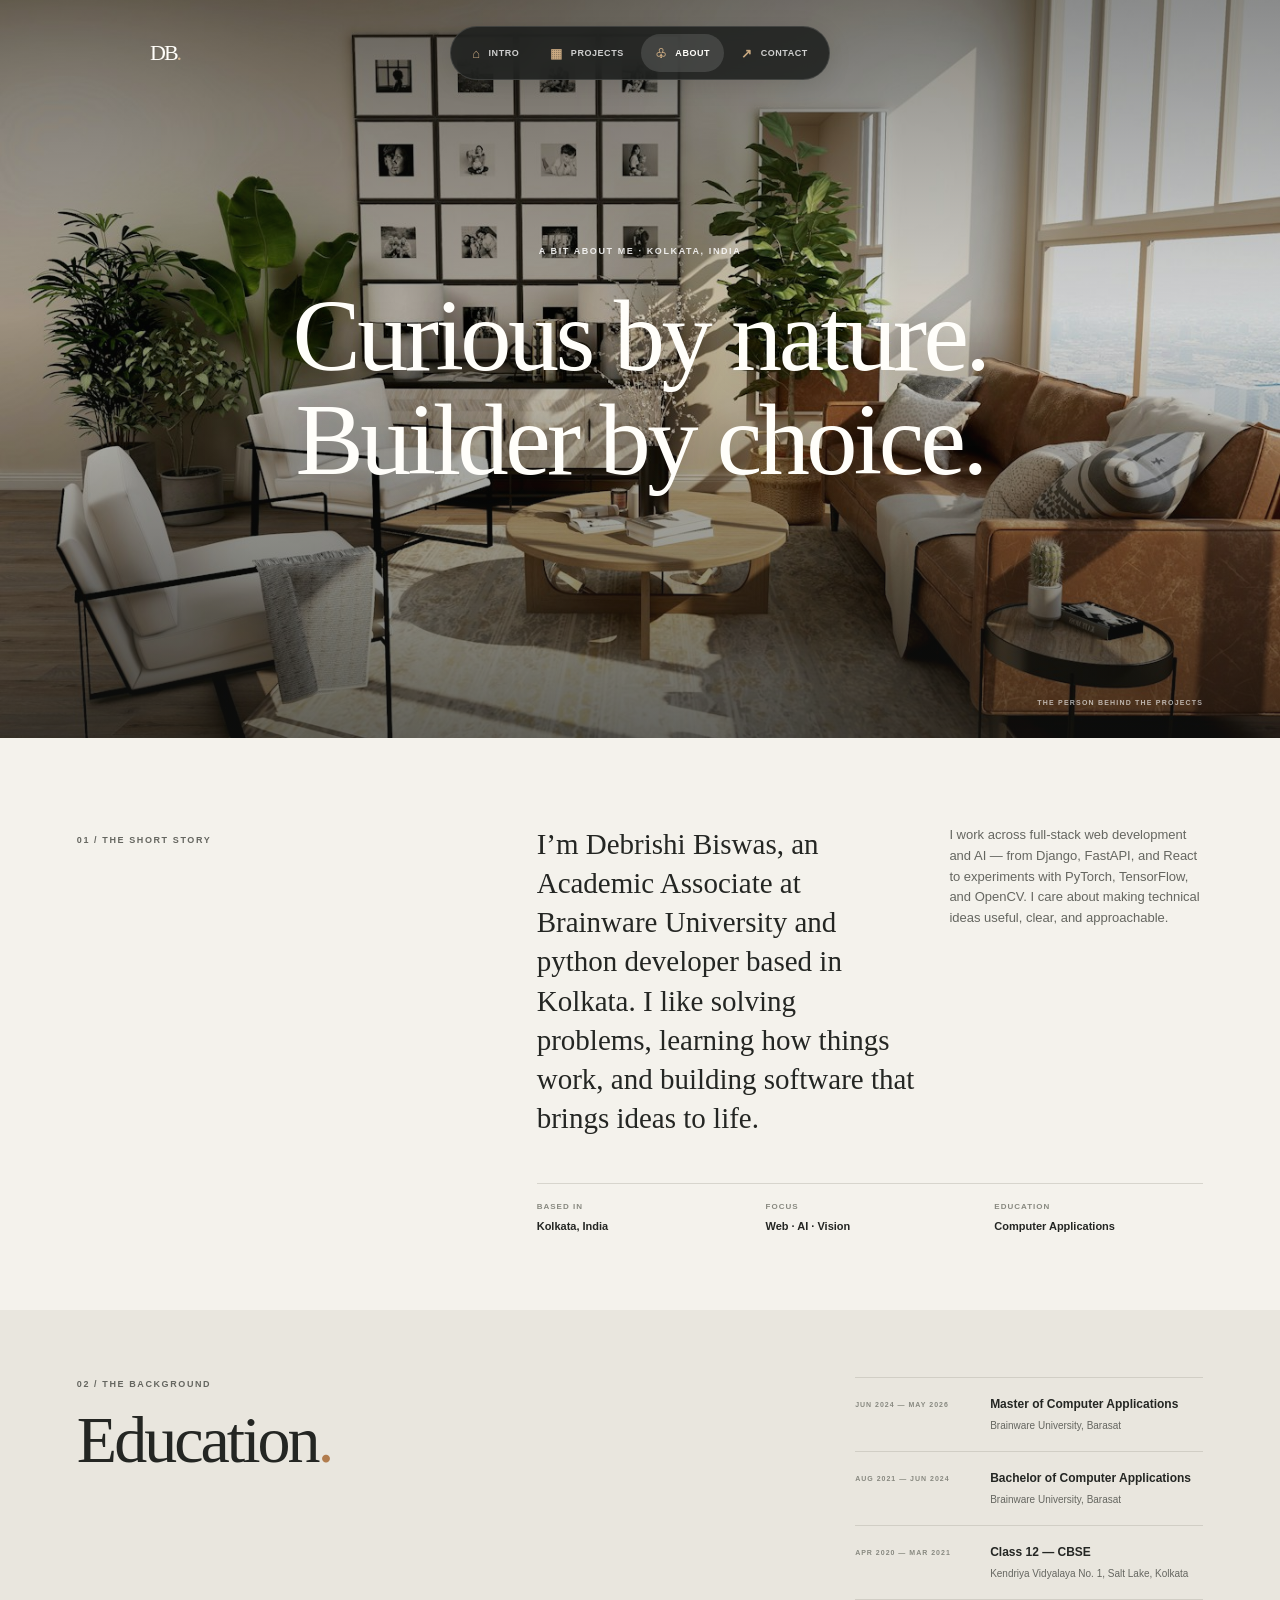
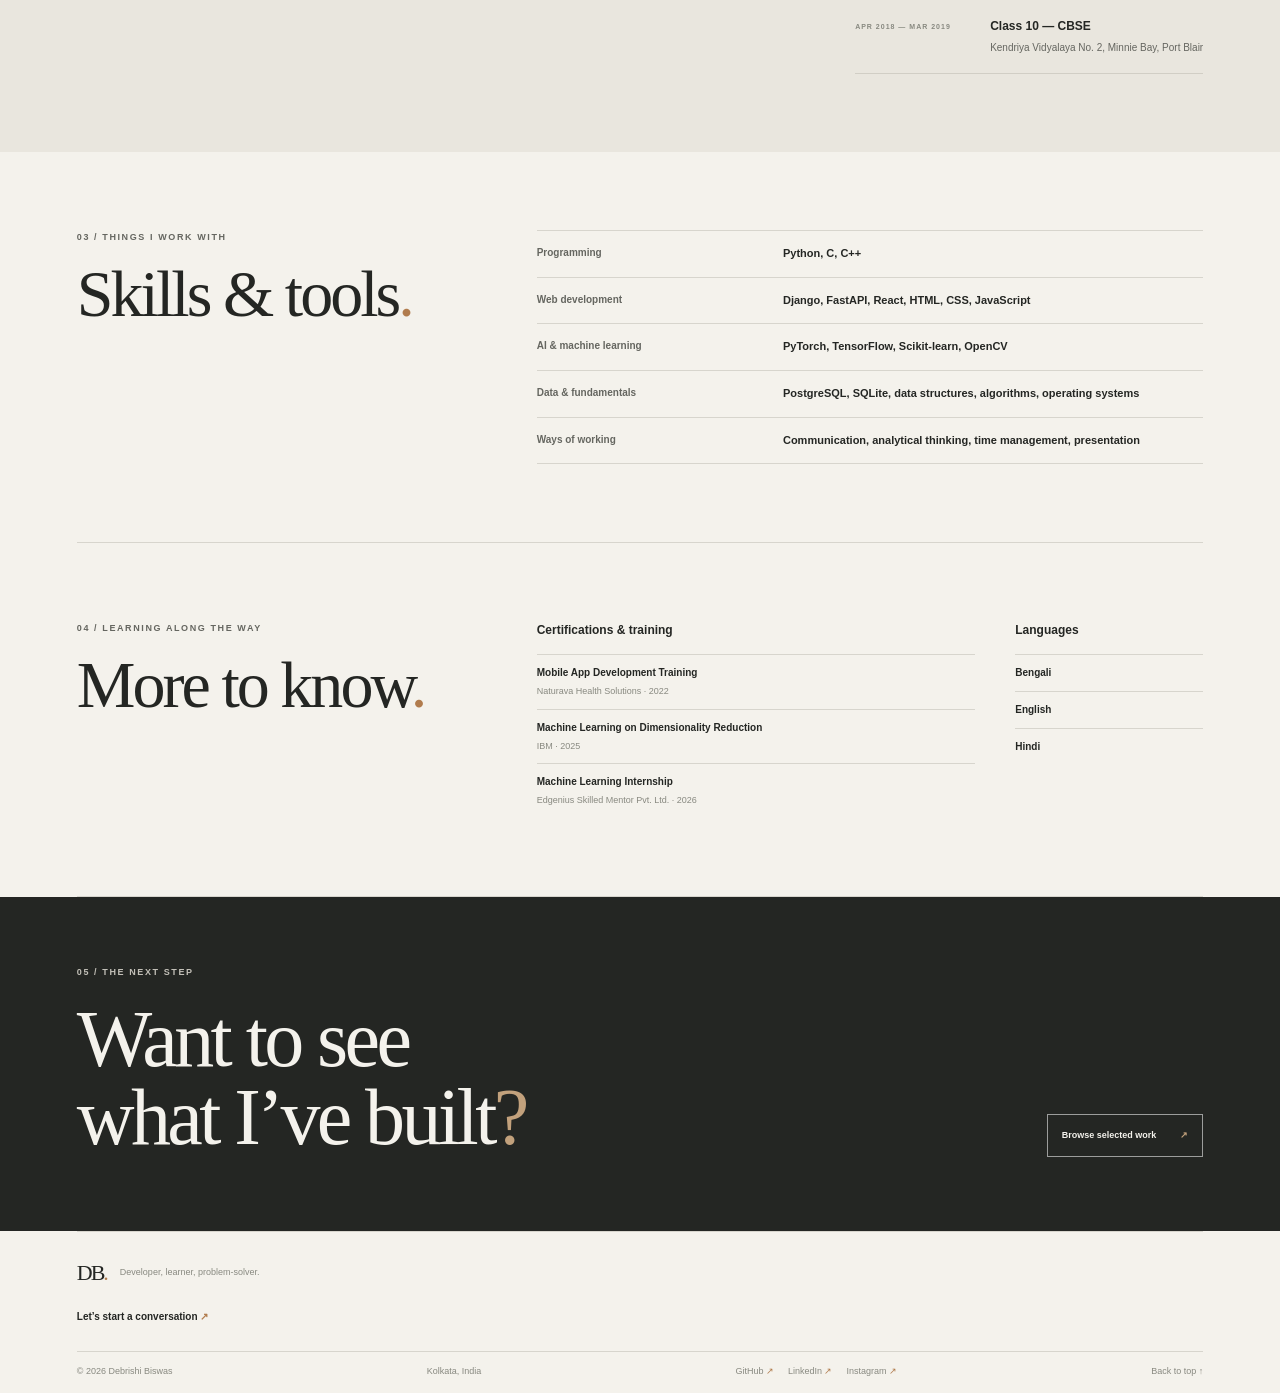
==== commit c0223e6a: "Update about section with current academic affiliation and role" ====
--- a/about.html
+++ b/about.html
@@ -24,7 +24,7 @@
         </button>
         <nav class="site-nav" id="primary-navigation" aria-label="Main navigation">
           <a href="index.html#top"><span class="nav-symbol" aria-hidden="true">⌂</span> Intro</a>
-          <a href="index.html#work"><span class="nav-symbol" aria-hidden="true">▦</span> Projects</a>
+          <a href="projects.html"><span class="nav-symbol" aria-hidden="true">▦</span> Projects</a>
           <a class="is-current" href="#about-title" aria-current="page"><span class="nav-symbol" aria-hidden="true">♧</span> About</a>
           <a href="index.html#contact"><span class="nav-symbol" aria-hidden="true">↗</span> Contact</a>
         </nav>
@@ -39,7 +39,7 @@
     <section class="about-intro section-shell">
       <p class="eyebrow">01 / The short story</p>
       <div class="about-intro-copy">
-        <p class="about-lead">I’m Debrishi Biswas, an Academic Associate and developer based in Kolkata. I like solving problems, learning how things work, and building software that brings ideas to life.</p>
+        <p class="about-lead">I’m Debrishi Biswas, an Academic Associate at Brainware University and python developer based in Kolkata. I like solving problems, learning how things work, and building software that brings ideas to life.</p>
         <p>I work across full-stack web development and AI — from Django, FastAPI, and React to experiments with PyTorch, TensorFlow, and OpenCV. I care about making technical ideas useful, clear, and approachable.</p>
       </div>
       <div class="about-stats" aria-label="Profile at a glance">
@@ -114,7 +114,7 @@
         <p class="eyebrow">05 / The next step</p>
         <div class="about-cta-row">
           <h2 id="about-cta-title">Want to see<br>what I’ve built<span class="accent-mark">?</span></h2>
-          <a class="button-link" href="index.html#work">Browse selected work <span aria-hidden="true">↗</span></a>
+          <a class="button-link" href="projects.html">Browse selected work <span aria-hidden="true">↗</span></a>
         </div>
       </div>
     </section>
--- a/styles.css
+++ b/styles.css
@@ -94,7 +94,8 @@
 }
 
 .home-hero,
-.about-hero {
+.about-hero,
+.projects-hero {
   position: relative;
   isolation: isolate;
   overflow: hidden;
@@ -107,6 +108,59 @@
   min-height: 650px;
   height: min(950px, 100svh);
   place-items: center;
+}
+
+.projects-hero {
+  display: grid;
+  min-height: 480px;
+  height: min(660px, 68svh);
+  place-items: center;
+}
+
+.projects-hero-title {
+  width: min(100% - 40px, 900px);
+  padding-top: 40px;
+  text-align: center;
+}
+
+.projects-hero-title .eyebrow,
+.projects-hero-title > p:last-child {
+  color: rgba(255, 255, 255, 0.82);
+}
+
+.projects-hero-title h1 {
+  margin: 18px 0 11px;
+  font-family: Georgia, "Times New Roman", serif;
+  font-size: clamp(54px, 9vw, 110px);
+  font-weight: 400;
+  letter-spacing: -0.045em;
+  line-height: 1;
+}
+
+.projects-hero-title h1 span {
+  color: #d1b28e;
+}
+
+.projects-hero-title > p:last-child {
+  margin: 0;
+  font-family: Georgia, "Times New Roman", serif;
+  font-size: 15px;
+}
+
+.projects-hero-link {
+  position: absolute;
+  right: var(--gutter);
+  bottom: 25px;
+  color: rgba(255, 255, 255, 0.85);
+  font-size: 8px;
+  font-weight: 700;
+  letter-spacing: 1px;
+  text-decoration: none;
+}
+
+.projects-hero-link span {
+  margin-left: 7px;
+  color: #d1b28e;
 }
 
 .hero-image,
@@ -322,6 +376,72 @@
   padding-block: 112px 119px;
 }
 
+.home-featured {
+  display: grid;
+  grid-template-columns: minmax(0, 0.78fr) minmax(0, 1.22fr);
+  gap: clamp(35px, 8vw, 105px);
+  align-items: center;
+  width: min(var(--content-width), calc(100% - var(--gutter) * 2));
+  margin-inline: auto;
+  padding-block: 104px;
+}
+
+.featured-copy h2 {
+  margin: 17px 0 20px;
+  font-family: Georgia, "Times New Roman", serif;
+  font-size: clamp(42px, 5.7vw, 72px);
+  font-weight: 400;
+  letter-spacing: -0.05em;
+  line-height: 1;
+}
+
+.featured-copy > p:not(.eyebrow) {
+  max-width: 430px;
+  margin: 0;
+  color: var(--ink-soft);
+  font-size: 13px;
+}
+
+.featured-meta {
+  display: grid;
+  gap: 5px;
+  margin: 24px 0;
+  padding-top: 12px;
+  border-top: 1px solid var(--line);
+  color: var(--ink-soft);
+  font-size: 9px;
+}
+
+.featured-meta span:first-child {
+  color: var(--ink);
+  font-size: 10px;
+  font-weight: 700;
+}
+
+.featured-image {
+  position: relative;
+  display: block;
+  aspect-ratio: 1.55;
+  overflow: hidden;
+  background: var(--paper-deep);
+}
+
+.featured-image img {
+  width: 100%;
+  height: 100%;
+  object-fit: cover;
+  transition: transform 450ms ease;
+}
+
+.featured-image:hover img {
+  transform: scale(1.035);
+}
+
+.featured-image .project-image-index {
+  bottom: 15px;
+  left: 16px;
+}
+
 .section-heading {
   display: flex;
   align-items: end;
@@ -1005,6 +1125,10 @@
 }
 
 @media (max-width: 900px) {
+  .home-featured {
+    gap: 35px;
+  }
+
   .project-grid {
     grid-template-columns: repeat(2, minmax(0, 1fr));
     gap: 33px 21px;
@@ -1049,6 +1173,15 @@
     min-height: 620px;
     height: 94svh;
     max-height: 900px;
+  }
+
+  .projects-hero {
+    min-height: 480px;
+    height: 70svh;
+  }
+
+  .projects-hero-title h1 {
+    font-size: clamp(50px, 13vw, 76px);
   }
 
   .hero-image {
@@ -1153,6 +1286,20 @@
     padding-block: 72px 78px;
   }
 
+  .home-featured {
+    grid-template-columns: 1fr;
+    gap: 28px;
+    padding-block: 66px;
+  }
+
+  .featured-copy h2 {
+    font-size: clamp(43px, 11vw, 62px);
+  }
+
+  .featured-image {
+    aspect-ratio: 1.4;
+  }
+
   .section-heading {
     align-items: start;
     flex-direction: column;
